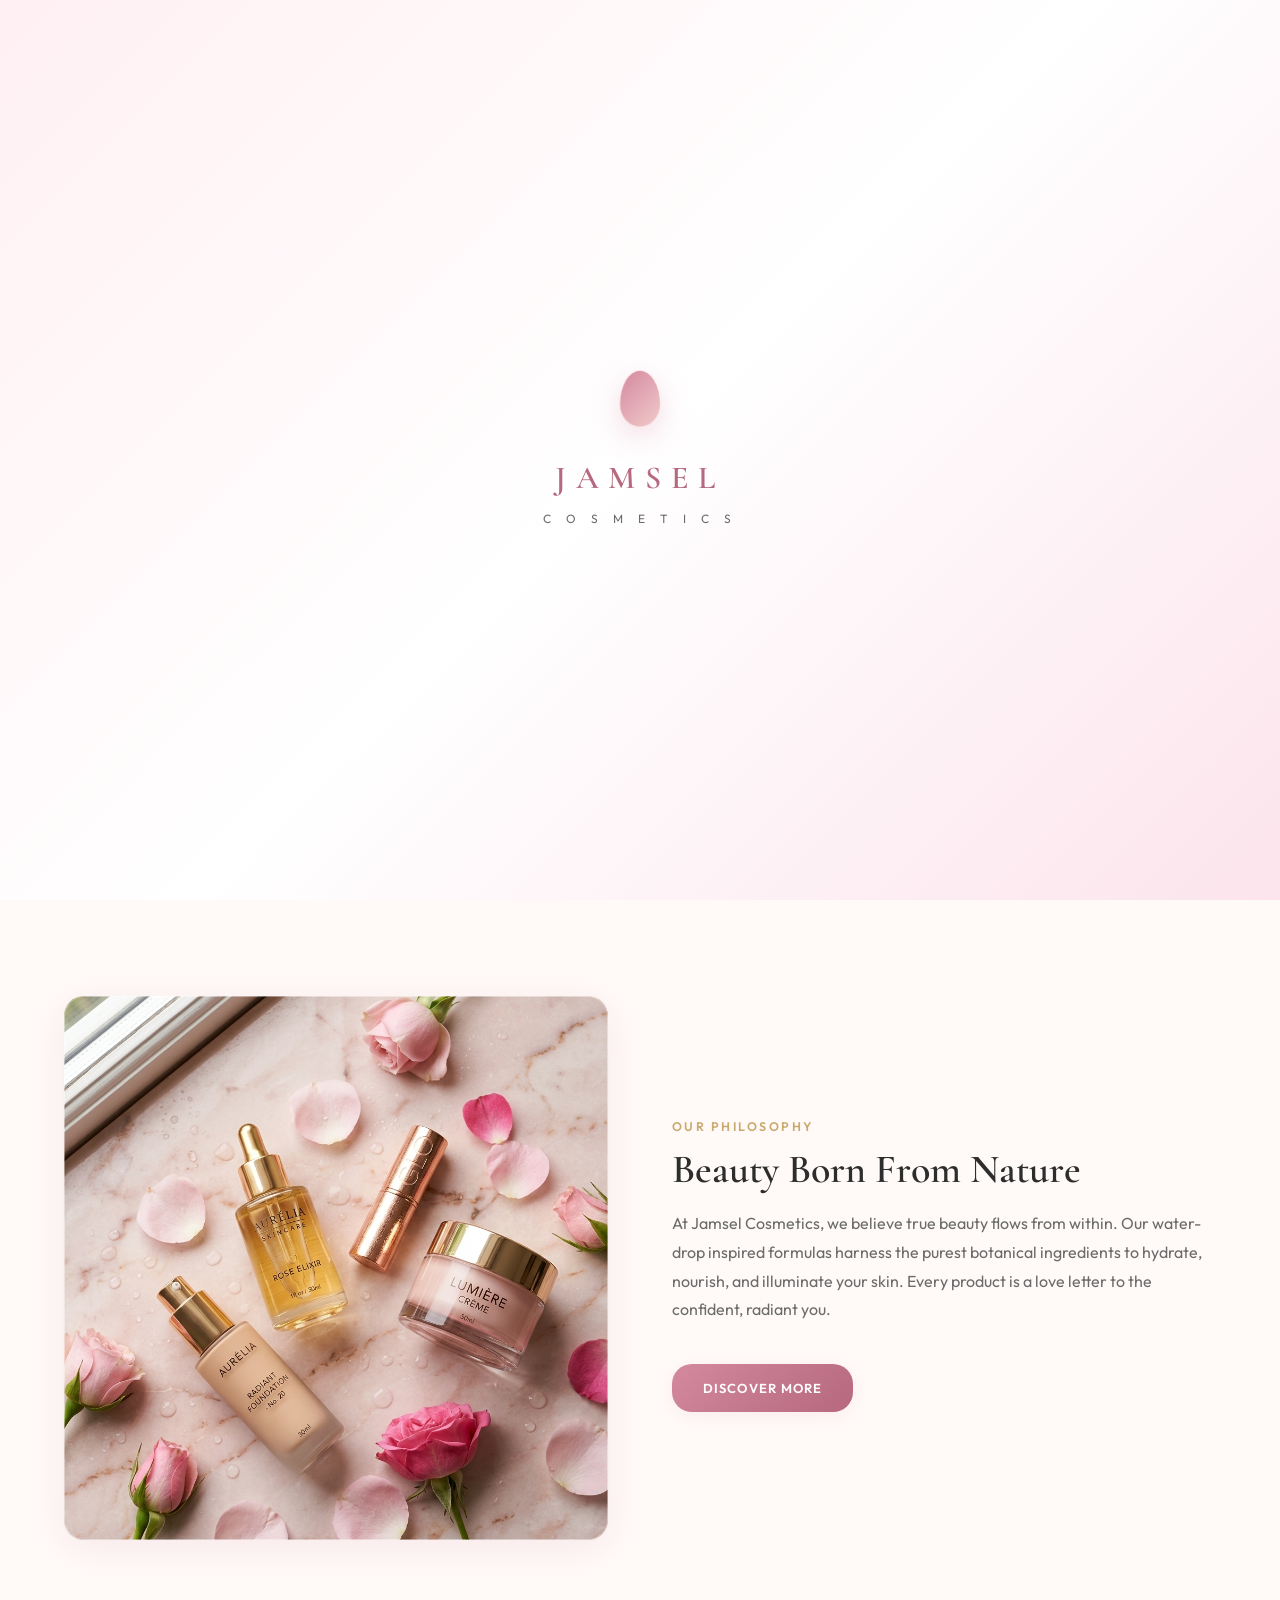
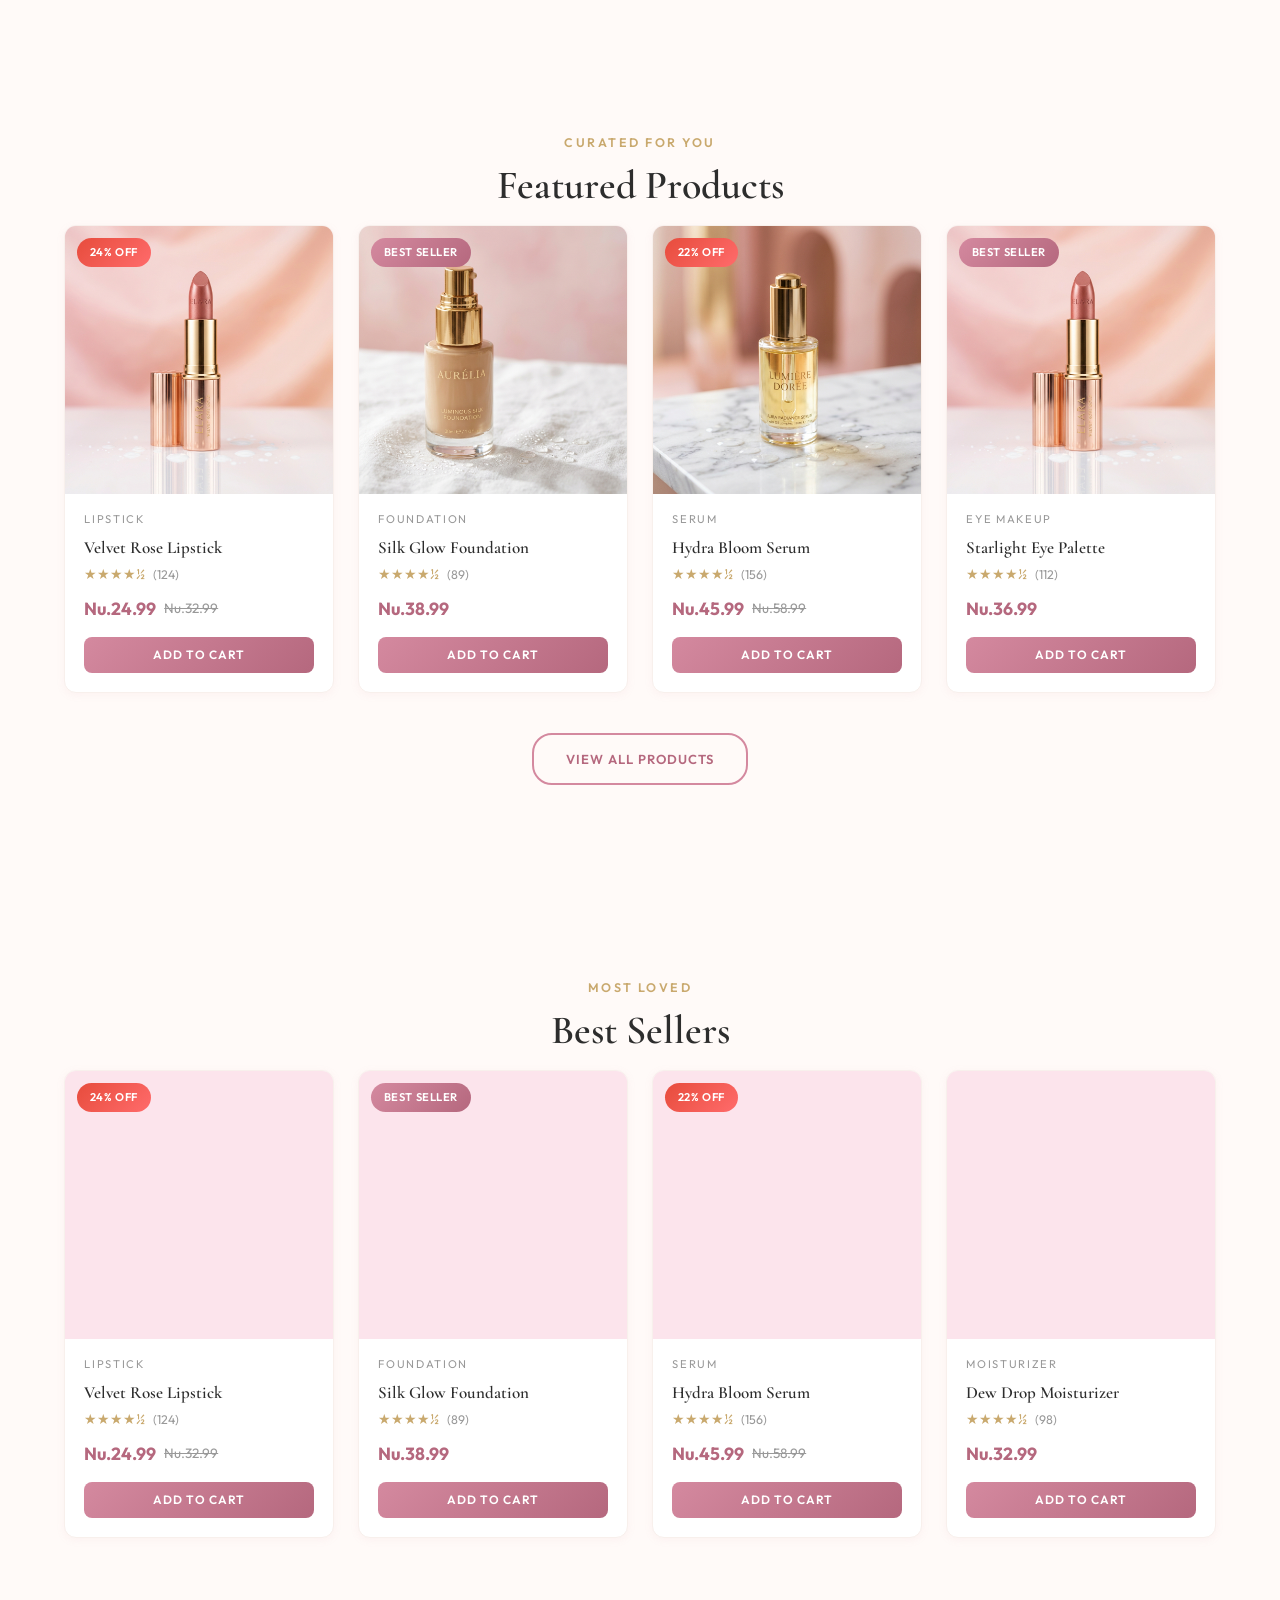
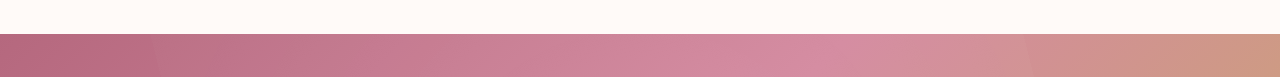
==== frontend/pages/account.html @ e15efc43 "Initial commit - Jamsel Cosmetics with AI recommendations" ====
<!DOCTYPE html>
<html lang="en">
<head>
    <meta charset="UTF-8">
    <meta name="viewport" content="width=device-width, initial-scale=1.0">
    <meta name="description" content="My Account — Jamsel Cosmetics">
    <title>My Account — Jamsel Cosmetics</title>
    <link rel="preconnect" href="https://fonts.googleapis.com">
    <link rel="preconnect" href="https://fonts.gstatic.com" crossorigin>
    <link href="https://fonts.googleapis.com/css2?family=Cormorant+Garamond:ital,wght@0,400;0,500;0,600;0,700;1,400;1,500&family=Outfit:wght@300;400;500;600;700&display=swap" rel="stylesheet">
    <link rel="stylesheet" href="../css/style.css">
    <link rel="icon" href="../images/Logo1.png">
</head>
<body>
    <!-- Header -->
    <header id="main-header">
        <nav class="navbar">
            <a href="../index.html" class="nav-logo"><span class="logo-icon">💧</span><span class="logo-text">JAMSEL</span><span class="logo-sub">COSMETICS</span></a>
            <ul class="nav-links" id="nav-links">
                <li><a href="../index.html" class="nav-link">Home</a></li>
                <li><a href="about.html" class="nav-link">About</a></li>
                <li><a href="products.html" class="nav-link">Products</a></li>
                <li><a href="gallery.html" class="nav-link">Gallery</a></li>
                <li><a href="faq.html" class="nav-link">FAQ</a></li>
                <li><a href="contact.html" class="nav-link">Contact</a></li>
            </ul>
            <div class="nav-actions">
                <button class="nav-icon-btn" id="search-toggle-btn" aria-label="Search"><svg width="20" height="20" viewBox="0 0 24 24" fill="none" stroke="currentColor" stroke-width="2"><circle cx="11" cy="11" r="8"/><path d="m21 21-4.35-4.35"/></svg></button>
                <a href="wishlist.html" class="nav-icon-btn" aria-label="Wishlist"><svg width="20" height="20" viewBox="0 0 24 24" fill="none" stroke="currentColor" stroke-width="2"><path d="M20.84 4.61a5.5 5.5 0 0 0-7.78 0L12 5.67l-1.06-1.06a5.5 5.5 0 0 0-7.78 7.78l1.06 1.06L12 21.23l7.78-7.78 1.06-1.06a5.5 5.5 0 0 0 0-7.78z"/></svg><span class="badge" id="wishlist-count">0</span></a>
                <a href="cart.html" class="nav-icon-btn" aria-label="Cart"><svg width="20" height="20" viewBox="0 0 24 24" fill="none" stroke="currentColor" stroke-width="2"><path d="M6 2L3 6v14a2 2 0 0 0 2 2h14a2 2 0 0 0 2-2V6l-3-4z"/><line x1="3" y1="6" x2="21" y2="6"/><path d="M16 10a4 4 0 0 1-8 0"/></svg><span class="badge" id="cart-count">0</span></a>
                <button class="nav-icon-btn" id="login-btn" aria-label="Login"><svg width="20" height="20" viewBox="0 0 24 24" fill="none" stroke="currentColor" stroke-width="2"><path d="M20 21v-2a4 4 0 0 0-4-4H8a4 4 0 0 0-4 4v2"/><circle cx="12" cy="7" r="4"/></svg></button>
                <button class="nav-icon-btn" id="logout-btn" style="display: none;" aria-label="Logout">
                    <svg width="20" height="20" viewBox="0 0 24 24" fill="none" stroke="currentColor" stroke-width="2">
                        <path d="M9 21H5a2 2 0 0 1-2-2V5a2 2 0 0 1 2-2h4"/>
                        <polyline points="16 17 21 12 16 7"/>
                        <line x1="21" y1="12" x2="9" y2="12"/>
                    </svg>
                </button>
                <button class="hamburger" id="hamburger-btn" aria-label="Menu"><span></span><span></span><span></span></button>
            </div>
        </nav>
        <div class="search-bar" id="search-bar"><div class="search-bar-inner"><svg width="20" height="20" viewBox="0 0 24 24" fill="none" stroke="currentColor" stroke-width="2"><circle cx="11" cy="11" r="8"/><path d="m21 21-4.35-4.35"/></svg><input type="text" id="search-input" placeholder="Search for products..."><button id="search-close-btn">&times;</button></div><div class="search-results" id="search-results"></div></div>
    </header>

    <main>
        <div class="page-hero">
            <h1>My Account</h1>
            <p>Manage your profile, wishlist, and payment methods</p>
        </div>

        <div class="container" style="max-width: 1200px; margin: 0 auto; padding: 2rem 1.5rem 4rem;">
            <div style="display: grid; grid-template-columns: 320px 1fr; gap: 2rem;">
                <!-- Profile Card -->
                <div style="background: white; border-radius: 20px; padding: 2rem 1.5rem; text-align: center; box-shadow: 0 4px 20px rgba(0,0,0,0.05); border: 1px solid #f0e6e9;">
                    <div style="width: 100px; height: 100px; background: linear-gradient(135deg, #D4899F, #B5687E); border-radius: 50%; display: flex; align-items: center; justify-content: center; margin: 0 auto 1rem;">
                        <svg width="50" height="50" viewBox="0 0 24 24" fill="none" stroke="white" stroke-width="1.5">
                            <path d="M20 21v-2a4 4 0 0 0-4-4H8a4 4 0 0 0-4 4v2"/>
                            <circle cx="12" cy="7" r="4"/>
                        </svg>
                    </div>
                    <h2 id="profile-name" style="font-size: 1.5rem; font-weight: 600; margin-bottom: 0.25rem;">Guest User</h2>
                    <p id="profile-email" style="color: #888; margin-bottom: 1.5rem;">Not logged in</p>
                    <div style="display: flex; justify-content: space-around; border-top: 1px solid #f0e6e9; border-bottom: 1px solid #f0e6e9; padding: 1rem 0;">
                        <div style="text-align: center;">
                            <div id="wishlist-stat-count" style="font-size: 1.5rem; font-weight: 700; color: #D4899F;">0</div>
                            <div style="font-size: 0.7rem; color: #888;">Wishlist</div>
                        </div>
                        <div style="text-align: center;">
                            <div id="cart-stat-count" style="font-size: 1.5rem; font-weight: 700; color: #D4899F;">0</div>
                            <div style="font-size: 0.7rem; color: #888;">Cart Items</div>
                        </div>
                    </div>
                </div>

                <!-- Right Column -->
                <div style="display: flex; flex-direction: column; gap: 2rem;">
                    
                    <!-- Wishlist Section -->
                    <div style="background: white; border-radius: 20px; padding: 1.5rem; box-shadow: 0 4px 20px rgba(0,0,0,0.05); border: 1px solid #f0e6e9;">
                        <div style="display: flex; justify-content: space-between; align-items: center; margin-bottom: 1.5rem; padding-bottom: 0.75rem; border-bottom: 2px solid #f0e6e9;">
                            <h2 style="font-size: 1.25rem; font-weight: 600;">❤️ My Wishlist</h2>
                            <a href="products.html" style="padding: 0.3rem 1rem; border: 1px solid #D4899F; border-radius: 30px; color: #D4899F; text-decoration: none; font-size: 0.8rem;">+ Add More</a>
                        </div>
                        <div id="account-wishlist-grid"></div>
                        <div id="account-wishlist-empty" style="text-align: center; padding: 2rem; color: #999; display: none;">
                            <p>Your wishlist is empty</p>
                            <a href="products.html" class="btn-primary" style="margin-top: 1rem; display: inline-block;">Browse Products</a>
                        </div>
                    </div>

                    <!-- Credit Card Section -->
                    <div style="background: white; border-radius: 20px; padding: 1.5rem; box-shadow: 0 4px 20px rgba(0,0,0,0.05); border: 1px solid #f0e6e9;">
                        <div style="display: flex; justify-content: space-between; align-items: center; margin-bottom: 1.5rem; padding-bottom: 0.75rem; border-bottom: 2px solid #f0e6e9;">
                            <h2 style="font-size: 1.25rem; font-weight: 600;">💳 Payment Methods</h2>
                        </div>
                        
                        <div id="credit-cards-list">
                            <p style="color: #999; text-align: center; padding: 1rem;">Loading...</p>
                        </div>
                        
                        <button class="btn-primary" id="add-card-btn" style="margin-top: 1rem; width: 100%;">+ Add Credit / Debit Card</button>
                    </div>
                </div>
            </div>
        </div>
    </main>

    <!-- Footer -->
    <footer id="main-footer">
        <div class="footer-content">
            <div class="footer-grid">
                <div class="footer-brand">
                    <div class="footer-logo"><span class="logo-icon">💧</span><span class="logo-text">JAMSEL</span></div>
                    <p>Enhancing natural beauty with hydration, confidence, and color.</p>
                </div>
                <div class="footer-links">
                    <h4>Quick Links</h4>
                    <ul>
                        <li><a href="../index.html">Home</a></li>
                        <li><a href="about.html">About</a></li>
                        <li><a href="products.html">Products</a></li>
                        <li><a href="contact.html">Contact</a></li>
                    </ul>
                </div>
                <div class="footer-links">
                    <h4>Support</h4>
                    <ul>
                        <li><a href="faq.html">FAQ</a></li>
                        <li><a href="contact.html">Help</a></li>
                        <li><a href="admin.html" target="_blank">Admin</a></li>
                    </ul>
                </div>
                <div class="footer-newsletter">
                    <h4>Newsletter</h4>
                    <p>Get beauty tips and offers.</p>
                    <form class="footer-newsletter-form" id="footer-newsletter-form">
                        <input type="email" placeholder="Your email" required>
                        <button type="submit" class="btn-primary btn-sm">Join</button>
                    </form>
                </div>
            </div>
            <div class="footer-bottom">
                <p>&copy; 2026 Jamsel Cosmetics. All rights reserved.</p>
            </div>
        </div>
    </footer>

    <button id="back-to-top" aria-label="Back to top"><svg width="20" height="20" viewBox="0 0 24 24" fill="none" stroke="currentColor" stroke-width="2.5"><polyline points="18 15 12 9 6 15"/></svg></button>

    <!-- Modals -->
    <div class="modal-overlay" id="quick-view-modal"><div class="modal-content"><button class="modal-close" id="modal-close">&times;</button><div id="quick-view-content"></div></div></div>
    
    <div class="modal-overlay" id="login-modal">
        <div class="modal-content login-modal-content">
            <button class="modal-close" id="login-modal-close">&times;</button>
            <div class="login-content">
                <h2>Welcome Back</h2>
                <p>Sign in to your Jamsel account</p>
                <form class="login-form" id="login-form">
                    <div class="form-group"><label for="login-email">Email</label><input type="email" id="login-email" placeholder="your@email.com"></div>
                    <div class="form-group"><label for="login-password">Password</label><input type="password" id="login-password" placeholder="••••••••"></div>
                    <button type="submit" class="btn-primary btn-full">Sign In</button>
                </form>
                <p class="login-note">Don't have an account? <a href="#" id="show-register-link" style="color:#D4899F;">Register here</a></p>
            </div>
        </div>
    </div>

    <!-- Credit Card Modal -->
    <div class="modal-overlay" id="card-modal">
        <div class="modal-content" style="max-width: 500px;">
            <button class="modal-close" id="card-modal-close">&times;</button>
            <div class="login-content">
                <h2>Add Payment Method</h2>
                <p>Enter your card details securely</p>
                <form id="card-form">
                    <div class="form-group">
                        <label for="card-name">Cardholder Name</label>
                        <input type="text" id="card-name" required placeholder="John Doe">
                    </div>
                    <div class="form-group">
                        <label for="card-number">Card Number</label>
                        <input type="text" id="card-number" required placeholder="1234 5678 9012 3456" maxlength="19">
                        <small id="card-brand-hint" style="display: none; color: #D4899F; font-size: 0.7rem;"></small>
                    </div>
                    <div style="display: grid; grid-template-columns: 1fr 1fr; gap: 1rem;">
                        <div class="form-group">
                            <label for="card-expiry">Expiry Date</label>
                            <input type="text" id="card-expiry" required placeholder="MM/YY" maxlength="5">
                        </div>
                        <div class="form-group">
                            <label for="card-cvv">CVV</label>
                            <input type="password" id="card-cvv" required placeholder="123" maxlength="4">
                        </div>
                    </div>
                    <div class="form-group">
                        <label style="display: flex; align-items: center; gap: 0.5rem; cursor: pointer;">
                            <input type="checkbox" id="card-default"> Set as default payment method
                        </label>
                    </div>
                    <button type="submit" class="btn-primary btn-full">Save Card</button>
                </form>
            </div>
        </div>
    </div>

    <div class="toast-container" id="toast-container"></div>

    <script src="../js/script.js"></script>
    <script>
        // ========== CREDIT CARD DISPLAY HELPERS ==========
        async function loadCreditCardsDisplay() {
            const container = document.getElementById('credit-cards-list');
            if (!container) return;
            
            const result = await apiCall('/api/cards', 'GET');
            
            if (result.ok && result.data && result.data.length > 0) {
                container.innerHTML = result.data.map(card => `
                    <div style="background: linear-gradient(135deg, #2d2d2d, #1a1a1a); border-radius: 16px; padding: 1rem; color: white; margin-bottom: 0.75rem;">
                        <div style="display: flex; justify-content: space-between; align-items: center;">
                            <div>
                                <span style="font-size: 0.7rem;">${card.card_brand || 'Card'}</span>
                                <div style="font-family: monospace; font-size: 1rem;">•••• ${card.card_last4}</div>
                                <div style="font-size: 0.7rem; opacity: 0.7;">Expires ${card.expiry_month}/${card.expiry_year}</div>
                            </div>
                            <div>
                                ${card.is_default ? '<span style="background: #D4899F; padding: 0.2rem 0.5rem; border-radius: 20px; font-size: 0.7rem;">Default</span>' : ''}
                                <button onclick="deleteCard(${card.id})" style="background: none; border: none; color: #ff6b6b; cursor: pointer; margin-left: 0.5rem; font-size: 1.2rem;">🗑️</button>
                            </div>
                        </div>
                    </div>
                `).join('');
            } else {
                container.innerHTML = '<p style="color: #999; text-align: center; padding: 1rem;">No saved payment methods</p>';
            }
        }

        async function deleteCard(cardId) {
            if (!confirm('Remove this payment method?')) return;
            const result = await apiCall(`/api/cards/${cardId}`, 'DELETE');
            if (result.ok) {
                showToast('Card removed', 'success');
                await loadCreditCardsDisplay();
            } else {
                showToast('Failed to remove card', 'error');
            }
        }

        // ========== CREDIT CARD VALIDATION & FORMATTING ==========
        function validateCardNumber(cardNumber) {
            const clean = cardNumber.replace(/\s/g, '');
            if (clean.length < 13 || clean.length > 19) return false;
            let sum = 0;
            let alternate = false;
            for (let i = clean.length - 1; i >= 0; i--) {
                let n = parseInt(clean.charAt(i));
                if (alternate) {
                    n *= 2;
                    if (n > 9) n = n - 9;
                }
                sum += n;
                alternate = !alternate;
            }
            return sum % 10 === 0;
        }

        function detectCardBrand(cardNumber) {
            const clean = cardNumber.replace(/\s/g, '');
            const firstDigit = clean.charAt(0);
            const firstTwo = clean.substring(0, 2);
            const firstFour = clean.substring(0, 4);
            if (firstDigit === '4') return 'Visa';
            if (firstTwo >= '51' && firstTwo <= '55') return 'Mastercard';
            if (firstTwo === '34' || firstTwo === '37') return 'American Express';
            if (firstFour === '6011' || firstTwo === '65') return 'Discover';
            return 'Card';
        }

        function formatCardNumber(value) {
            const clean = value.replace(/\s/g, '').replace(/\D/g, '');
            let formatted = '';
            for (let i = 0; i < clean.length; i++) {
                if (i > 0 && i % 4 === 0) formatted += ' ';
                formatted += clean[i];
            }
            return formatted;
        }

        function formatExpiry(value) {
            const clean = value.replace(/\D/g, '');
            if (clean.length >= 2) {
                return clean.slice(0, 2) + '/' + clean.slice(2, 4);
            }
            return clean;
        }

        // ========== SAVE CREDIT CARD ==========
        async function saveCreditCard(cardData) {
            const result = await apiCall('/api/cards', 'POST', cardData);
            if (result.ok) {
                showToast('Card saved successfully!', 'success');
                return true;
            } else {
                showToast(result.data.error || 'Failed to save card', 'error');
                return false;
            }
        }

        // ========== INITIALIZE CREDIT CARD MODAL ==========
        function initCreditCardModal() {
            const addCardBtn = document.getElementById('add-card-btn');
            const cardModal = document.getElementById('card-modal');
            const cardModalClose = document.getElementById('card-modal-close');
            
            if (!addCardBtn || !cardModal) {
                console.error('Credit card modal elements not found');
                return;
            }
            
            addCardBtn.onclick = () => {
                cardModal.classList.add('open');
            };
            
            cardModalClose.onclick = () => {
                cardModal.classList.remove('open');
            };
            
            cardModal.onclick = (e) => {
                if (e.target === cardModal) cardModal.classList.remove('open');
            };
            
            const cardForm = document.getElementById('card-form');
            if (cardForm) {
                cardForm.onsubmit = async (e) => {
                    e.preventDefault();
                    
                    const cardName = document.getElementById('card-name').value.trim();
                    const cardNumberRaw = document.getElementById('card-number').value;
                    const cardNumber = cardNumberRaw.replace(/\s/g, '');
                    const expiryRaw = document.getElementById('card-expiry').value;
                    const cvv = document.getElementById('card-cvv').value;
                    const isDefault = document.getElementById('card-default').checked;
                    
                    if (!cardName) {
                        showToast('Enter cardholder name', 'error');
                        return;
                    }
                    if (!validateCardNumber(cardNumber)) {
                        showToast('Invalid card number', 'error');
                        return;
                    }
                    const expiryParts = expiryRaw.split('/');
                    if (expiryParts.length !== 2) {
                        showToast('Invalid expiry date (MM/YY)', 'error');
                        return;
                    }
                    const month = parseInt(expiryParts[0]);
                    if (month < 1 || month > 12) {
                        showToast('Invalid month', 'error');
                        return;
                    }
                    if (cvv.length < 3) {
                        showToast('Invalid CVV', 'error');
                        return;
                    }
                    
                    const success = await saveCreditCard({
                        card_number: cardNumber,
                        card_holder_name: cardName,
                        expiry_month: expiryParts[0],
                        expiry_year: expiryParts[1],
                        is_default: isDefault
                    });
                    
                    if (success) {
                        cardModal.classList.remove('open');
                        cardForm.reset();
                        await loadCreditCardsDisplay();
                    }
                };
            }
            
            const cardNumberInput = document.getElementById('card-number');
            if (cardNumberInput) {
                cardNumberInput.oninput = (e) => {
                    const formatted = formatCardNumber(e.target.value);
                    e.target.value = formatted;
                    const clean = formatted.replace(/\s/g, '');
                    const brand = detectCardBrand(clean);
                    const hint = document.getElementById('card-brand-hint');
                    if (hint) {
                        if (clean.length > 3) {
                            hint.style.display = 'block';
                            hint.textContent = `${brand} detected`;
                        } else {
                            hint.style.display = 'none';
                        }
                    }
                };
            }
            
            const expiryInput = document.getElementById('card-expiry');
            if (expiryInput) {
                expiryInput.oninput = (e) => {
                    e.target.value = formatExpiry(e.target.value);
                };
            }
        }

        // ========== PAGE INITIALIZATION ==========
        document.addEventListener('DOMContentLoaded', async () => {
            // Check login
            const userResult = await apiCall('/api/user', 'GET');
            if (!userResult.ok) {
                window.location.href = '../index.html';
                return;
            }
            
            document.getElementById('profile-name').textContent = userResult.data.username;
            document.getElementById('profile-email').textContent = userResult.data.email;
            
            await loadWishlistFromBackend();
            await loadCartFromBackend();
            
            document.getElementById('wishlist-stat-count').textContent = wishlist.length;
            document.getElementById('cart-stat-count').textContent = cart.reduce((s, i) => s + i.qty, 0);
            
            // Display wishlist items
            const wishlistProducts = products.filter(p => wishlist.includes(p.id));
            const wishlistGrid = document.getElementById('account-wishlist-grid');
            const wishlistEmpty = document.getElementById('account-wishlist-empty');
            
            if (wishlistProducts.length === 0) {
                wishlistGrid.style.display = 'none';
                wishlistEmpty.style.display = 'block';
            } else {
                wishlistGrid.style.display = 'flex';
                wishlistEmpty.style.display = 'none';
                wishlistGrid.innerHTML = wishlistProducts.map(p => `
                    <div style="display: flex; align-items: center; gap: 1rem; padding: 0.75rem; border-bottom: 1px solid #f0e6e9;">
                        <img src="${imgPath}${p.image.replace('images/', '')}" style="width: 60px; height: 60px; object-fit: cover; border-radius: 10px;">
                        <div style="flex: 1;">
                            <h4 style="margin-bottom: 0.25rem;">${p.name}</h4>
                            <p style="color: #D4899F;">Nu.${p.price.toFixed(2)}</p>
                        </div>
                        <button class="btn-primary btn-sm" onclick="addToCart(${p.id}); removeFromWishlist(${p.id}); setTimeout(() => location.reload(), 500);">Move to Cart</button>
                        <button class="btn-outline btn-sm" onclick="removeFromWishlist(${p.id}); location.reload();">Remove</button>
                    </div>
                `).join('');
            }
            
            // Initialize credit card modal and load cards
            initCreditCardModal();
            await loadCreditCardsDisplay();
        });
    </script>
</body>
</html>
---- frontend/css/style.css ----
/* =====================================================
   JAMSEL COSMETICS — Premium Beauty eCommerce Styles
   ===================================================== */

/* ============ CSS VARIABLES / DESIGN TOKENS ============ */
:root {
    /* Colors */
    --clr-primary: #D4899F;
    --clr-primary-light: #F2CBCB;
    --clr-primary-dark: #B5687E;
    --clr-accent-gold: #C9A96E;
    --clr-accent-gold-light: #E8D5A8;
    --clr-nude: #F5DEB3;
    --clr-blush: #FFF0F3;
    --clr-rose: #FCE4EC;
    --clr-white: #FFFFFF;
    --clr-off-white: #FDF8F5;
    --clr-bg: #FFFAF8;
    --clr-text: #2D2D2D;
    --clr-text-light: #6B6B6B;
    --clr-text-muted: #999999;
    --clr-border: #F0E4DF;
    --clr-border-light: #F8F0EC;
    --clr-success: #6BCB77;
    --clr-danger: #E74C3C;

    /* Typography */
    --font-heading: 'Cormorant Garamond', Georgia, serif;
    --font-body: 'Outfit', -apple-system, BlinkMacSystemFont, sans-serif;

    /* Spacing */
    --spacing-xs: 0.5rem;
    --spacing-sm: 1rem;
    --spacing-md: 1.5rem;
    --spacing-lg: 2.5rem;
    --spacing-xl: 4rem;
    --spacing-2xl: 6rem;

    /* Border Radius */
    --radius-sm: 8px;
    --radius-md: 12px;
    --radius-lg: 20px;
    --radius-full: 50%;

    /* Shadows */
    --shadow-sm: 0 2px 8px rgba(212, 137, 159, 0.08);
    --shadow-md: 0 4px 20px rgba(212, 137, 159, 0.12);
    --shadow-lg: 0 8px 40px rgba(212, 137, 159, 0.16);
    --shadow-glow: 0 0 30px rgba(212, 137, 159, 0.2);
    --shadow-gold: 0 4px 20px rgba(201, 169, 110, 0.2);

    /* Transitions */
    --transition-fast: 0.2s ease;
    --transition-base: 0.3s ease;
    --transition-slow: 0.5s cubic-bezier(0.4, 0, 0.2, 1);

    /* Glassmorphism */
    --glass-bg: rgba(255, 255, 255, 0.7);
    --glass-border: rgba(255, 255, 255, 0.4);
    --glass-blur: blur(20px);
}

/* ============ RESET & BASE ============ */
*,
*::before,
*::after {
    margin: 0;
    padding: 0;
    box-sizing: border-box;
}

html {
    scroll-behavior: smooth;
    font-size: 16px;
}

body {
    font-family: var(--font-body);
    color: var(--clr-text);
    background-color: var(--clr-bg);
    line-height: 1.7;
    overflow-x: hidden;
    -webkit-font-smoothing: antialiased;
    -moz-osx-font-smoothing: grayscale;
}

img {
    max-width: 100%;
    height: auto;
    display: block;
}

a {
    text-decoration: none;
    color: inherit;
    transition: var(--transition-base);
}

button {
    border: none;
    background: none;
    cursor: pointer;
    font-family: var(--font-body);
    transition: var(--transition-base);
}

ul {
    list-style: none;
}

input, textarea, select {
    font-family: var(--font-body);
    font-size: 0.95rem;
    border: 1.5px solid var(--clr-border);
    border-radius: var(--radius-sm);
    padding: 0.8rem 1rem;
    background: var(--clr-white);
    color: var(--clr-text);
    width: 100%;
    transition: var(--transition-base);
    outline: none;
}

input:focus, textarea:focus, select:focus {
    border-color: var(--clr-primary);
    box-shadow: 0 0 0 3px rgba(212, 137, 159, 0.15);
}

/* ============ UTILITY CLASSES ============ */
.container {
    max-width: 1200px;
    margin: 0 auto;
    padding: 0 var(--spacing-md);
}

.center {
    text-align: center;
}

.center-btn {
    text-align: center;
    margin-top: var(--spacing-lg);
}

/* ============ LOADING SCREEN ============ */
#loading-screen {
    position: fixed;
    top: 0;
    left: 0;
    width: 100%;
    height: 100%;
    background: linear-gradient(135deg, var(--clr-blush), var(--clr-white), var(--clr-rose));
    display: flex;
    align-items: center;
    justify-content: center;
    z-index: 10000;
    transition: opacity 0.6s ease, visibility 0.6s ease;
}

#loading-screen.hidden {
    opacity: 0;
    visibility: hidden;
}

.loader-content {
    text-align: center;
}

.water-drop {
    width: 40px;
    height: 56px;
    background: linear-gradient(135deg, var(--clr-primary), var(--clr-primary-light));
    border-radius: 50% 50% 50% 50% / 60% 60% 40% 40%;
    margin: 0 auto var(--spacing-md);
    animation: dropBounce 1.2s ease-in-out infinite;
    box-shadow: 0 10px 30px rgba(212, 137, 159, 0.3);
}

@keyframes dropBounce {
    0%, 100% { transform: translateY(0) scale(1); }
    50% { transform: translateY(-15px) scale(1.05); }
}

.loader-brand {
    font-family: var(--font-heading);
    font-size: 2rem;
    font-weight: 600;
    letter-spacing: 0.3em;
    color: var(--clr-primary-dark);
}

.loader-tagline {
    font-size: 0.75rem;
    letter-spacing: 0.5em;
    color: var(--clr-text-light);
    margin-top: 4px;
}

/* ============ HEADER / NAVBAR ============ */
#main-header {
    position: fixed;
    top: 0;
    left: 0;
    width: 100%;
    z-index: 1000;
    transition: var(--transition-base);
}

#main-header.scrolled {
    background: var(--glass-bg);
    backdrop-filter: var(--glass-blur);
    -webkit-backdrop-filter: var(--glass-blur);
    border-bottom: 1px solid var(--glass-border);
    box-shadow: var(--shadow-sm);
}

.navbar {
    display: flex;
    align-items: center;
    justify-content: space-between;
    max-width: 1300px;
    margin: 0 auto;
    padding: 1rem 1.5rem;
}

.nav-logo {
    display: flex;
    align-items: center;
    gap: 0.5rem;
}

.logo-icon {
    font-size: 1.5rem;
}

.logo-text {
    font-family: var(--font-heading);
    font-size: 1.5rem;
    font-weight: 700;
    letter-spacing: 0.15em;
    color: var(--clr-primary-dark);
}

.logo-sub {
    font-size: 0.55rem;
    letter-spacing: 0.3em;
    color: var(--clr-text-light);
    align-self: flex-end;
    margin-bottom: 2px;
}

.nav-links {
    display: flex;
    gap: 2rem;
}

.nav-link {
    font-size: 0.85rem;
    font-weight: 500;
    letter-spacing: 0.05em;
    text-transform: uppercase;
    color: var(--clr-text);
    position: relative;
    padding: 0.3rem 0;
}

.nav-link::after {
    content: '';
    position: absolute;
    bottom: 0;
    left: 0;
    width: 0;
    height: 2px;
    background: linear-gradient(90deg, var(--clr-primary), var(--clr-accent-gold));
    transition: var(--transition-base);
    border-radius: 2px;
}

.nav-link:hover::after,
.nav-link.active::after {
    width: 100%;
}

.nav-link:hover {
    color: var(--clr-primary-dark);
}

.nav-link.active {
    color: var(--clr-primary-dark);
}

.nav-actions {
    display: flex;
    align-items: center;
    gap: 0.5rem;
}

.nav-icon-btn {
    position: relative;
    width: 40px;
    height: 40px;
    display: flex;
    align-items: center;
    justify-content: center;
    border-radius: var(--radius-full);
    color: var(--clr-text);
    transition: var(--transition-base);
}

.nav-icon-btn:hover {
    background: var(--clr-rose);
    color: var(--clr-primary-dark);
}

.badge {
    position: absolute;
    top: 2px;
    right: 2px;
    background: var(--clr-primary);
    color: white;
    font-size: 0.6rem;
    font-weight: 600;
    width: 16px;
    height: 16px;
    border-radius: var(--radius-full);
    display: flex;
    align-items: center;
    justify-content: center;
    opacity: 0;
    transform: scale(0);
    transition: var(--transition-base);
}

.badge.show {
    opacity: 1;
    transform: scale(1);
}

/* Hamburger */
.hamburger {
    display: none;
    flex-direction: column;
    gap: 5px;
    width: 28px;
    height: 20px;
    justify-content: center;
}

.hamburger span {
    display: block;
    width: 100%;
    height: 2px;
    background: var(--clr-text);
    border-radius: 2px;
    transition: var(--transition-base);
}

.hamburger.active span:nth-child(1) {
    transform: rotate(45deg) translate(5px, 5px);
}

.hamburger.active span:nth-child(2) {
    opacity: 0;
}

.hamburger.active span:nth-child(3) {
    transform: rotate(-45deg) translate(5px, -5px);
}

/* Search Bar */
.search-bar {
    position: absolute;
    top: 100%;
    left: 0;
    width: 100%;
    background: var(--clr-white);
    border-bottom: 1px solid var(--clr-border);
    box-shadow: var(--shadow-md);
    padding: 1rem 1.5rem;
    transform: translateY(-100%);
    opacity: 0;
    visibility: hidden;
    transition: var(--transition-base);
}

.search-bar.open {
    transform: translateY(0);
    opacity: 1;
    visibility: visible;
}

.search-bar-inner {
    display: flex;
    align-items: center;
    gap: 1rem;
    max-width: 600px;
    margin: 0 auto;
    background: var(--clr-off-white);
    border-radius: var(--radius-lg);
    padding: 0.5rem 1rem;
    border: 1px solid var(--clr-border-light);
}

.search-bar-inner input {
    border: none;
    background: transparent;
    padding: 0.5rem;
    flex: 1;
}

.search-bar-inner input:focus {
    box-shadow: none;
}

#search-close-btn {
    font-size: 1.5rem;
    color: var(--clr-text-light);
}

#search-close-btn:hover {
    color: var(--clr-danger);
}

.search-results {
    max-width: 600px;
    margin: 0.5rem auto 0;
    max-height: 300px;
    overflow-y: auto;
}

.search-result-item {
    display: flex;
    align-items: center;
    gap: 1rem;
    padding: 0.75rem;
    border-radius: var(--radius-sm);
    cursor: pointer;
    transition: var(--transition-fast);
}

.search-result-item:hover {
    background: var(--clr-rose);
}

.search-result-item img {
    width: 50px;
    height: 50px;
    object-fit: cover;
    border-radius: var(--radius-sm);
}

.search-result-item .sr-info h4 {
    font-size: 0.9rem;
    font-weight: 500;
}

.search-result-item .sr-info p {
    font-size: 0.8rem;
    color: var(--clr-accent-gold);
    font-weight: 600;
}

/* ============ BUTTONS ============ */
.btn-primary {
    display: inline-block;
    padding: 0.85rem 2.2rem;
    background: linear-gradient(135deg, var(--clr-primary), var(--clr-primary-dark));
    color: var(--clr-white);
    border: none;
    border-radius: var(--radius-lg);
    font-size: 0.85rem;
    font-weight: 600;
    letter-spacing: 0.08em;
    text-transform: uppercase;
    cursor: pointer;
    transition: var(--transition-base);
    box-shadow: var(--shadow-md);
    position: relative;
    overflow: hidden;
}

.btn-primary::before {
    content: '';
    position: absolute;
    top: 0;
    left: -100%;
    width: 100%;
    height: 100%;
    background: linear-gradient(90deg, transparent, rgba(255,255,255,0.2), transparent);
    transition: var(--transition-slow);
}

.btn-primary:hover::before {
    left: 100%;
}

.btn-primary:hover {
    transform: translateY(-2px);
    box-shadow: var(--shadow-lg);
}

.btn-primary.btn-gold {
    background: linear-gradient(135deg, var(--clr-accent-gold), #B8903E);
    box-shadow: var(--shadow-gold);
}

.btn-primary.btn-sm {
    padding: 0.6rem 1.5rem;
    font-size: 0.78rem;
}

.btn-primary.btn-full {
    width: 100%;
    text-align: center;
}

.btn-outline {
    display: inline-block;
    padding: 0.85rem 2.2rem;
    background: transparent;
    color: var(--clr-primary-dark);
    border: 2px solid var(--clr-primary);
    border-radius: var(--radius-lg);
    font-size: 0.85rem;
    font-weight: 600;
    letter-spacing: 0.08em;
    text-transform: uppercase;
    cursor: pointer;
    transition: var(--transition-base);
}

.btn-outline:hover {
    background: var(--clr-primary);
    color: var(--clr-white);
    transform: translateY(-2px);
    box-shadow: var(--shadow-md);
}

.btn-outline.btn-full {
    width: 100%;
    text-align: center;
}

/* ============ SECTION LABELS ============ */
.section-label {
    font-size: 0.78rem;
    font-weight: 600;
    letter-spacing: 0.2em;
    text-transform: uppercase;
    color: var(--clr-accent-gold);
    margin-bottom: 0.5rem;
}

.section-title {
    font-family: var(--font-heading);
    font-size: 2.5rem;
    font-weight: 600;
    color: var(--clr-text);
    margin-bottom: var(--spacing-sm);
    line-height: 1.2;
}

.section-desc {
    font-size: 1rem;
    color: var(--clr-text-light);
    max-width: 560px;
    line-height: 1.8;
}

.center .section-desc,
.section-desc.center {
    margin: 0 auto;
}

.section-block {
    padding: var(--spacing-2xl) 0;
}

/* ============ PAGE SECTIONS (SPA) ============ */
.page-section {
    display: none;
    animation: fadeIn 0.5s ease;
}

.page-section.active {
    display: block;
}

@keyframes fadeIn {
    from { opacity: 0; transform: translateY(10px); }
    to { opacity: 1; transform: translateY(0); }
}

/* ============ HERO ============ */
.hero {
    position: relative;
    height: 100vh;
    min-height: 600px;
    display: flex;
    align-items: center;
    justify-content: center;
    overflow: hidden;
}

.hero-bg {
    position: absolute;
    inset: 0;
    z-index: 0;
}

.hero-bg img {
    width: 100%;
    height: 100%;
    object-fit: cover;
    object-position: center top;
}

.hero-overlay {
    position: absolute;
    inset: 0;
    background: linear-gradient(
        135deg,
        rgba(255, 240, 243, 0.85) 0%,
        rgba(255, 250, 248, 0.7) 40%,
        rgba(252, 228, 236, 0.5) 100%
    );
    z-index: 1;
}

.hero-content {
    position: relative;
    z-index: 2;
    text-align: center;
    padding: 0 var(--spacing-md);
    max-width: 750px;
}

.hero-pre {
    font-size: 0.8rem;
    letter-spacing: 0.35em;
    color: var(--clr-accent-gold);
    font-weight: 500;
    margin-bottom: var(--spacing-sm);
}

.hero-title {
    font-family: var(--font-heading);
    font-size: 4.5rem;
    font-weight: 700;
    line-height: 1.1;
    color: var(--clr-text);
    margin-bottom: var(--spacing-md);
}

.hero-accent {
    background: linear-gradient(135deg, var(--clr-primary), var(--clr-accent-gold));
    -webkit-background-clip: text;
    -webkit-text-fill-color: transparent;
    background-clip: text;
}

.hero-desc {
    font-size: 1.1rem;
    color: var(--clr-text-light);
    line-height: 1.8;
    margin-bottom: var(--spacing-lg);
}

.hero-buttons {
    display: flex;
    gap: 1rem;
    justify-content: center;
    flex-wrap: wrap;
}

.hero-scroll-indicator {
    position: absolute;
    bottom: 2rem;
    left: 50%;
    transform: translateX(-50%);
    z-index: 2;
    display: flex;
    flex-direction: column;
    align-items: center;
    gap: 0.5rem;
}

.hero-scroll-indicator span {
    font-size: 0.7rem;
    letter-spacing: 0.2em;
    text-transform: uppercase;
    color: var(--clr-text-muted);
}

.scroll-line {
    width: 1px;
    height: 40px;
    background: var(--clr-primary-light);
    position: relative;
    overflow: hidden;
}

.scroll-line::after {
    content: '';
    position: absolute;
    top: -100%;
    left: 0;
    width: 100%;
    height: 100%;
    background: var(--clr-primary);
    animation: scrollDown 2s ease-in-out infinite;
}

@keyframes scrollDown {
    0% { top: -100%; }
    100% { top: 100%; }
}

/* Fade up animation */
.animate-fade-up {
    opacity: 0;
    transform: translateY(30px);
    animation: fadeUp 0.8s ease forwards;
}

.delay-1 { animation-delay: 0.2s; }
.delay-2 { animation-delay: 0.4s; }
.delay-3 { animation-delay: 0.6s; }

@keyframes fadeUp {
    to { opacity: 1; transform: translateY(0); }
}

/* ============ BRAND PREVIEW ============ */
.brand-preview-grid {
    display: grid;
    grid-template-columns: 1fr 1fr;
    gap: var(--spacing-xl);
    align-items: center;
}

.brand-preview-img {
    border-radius: var(--radius-lg);
    overflow: hidden;
    box-shadow: var(--shadow-lg);
    position: relative;
}

.brand-preview-img::after {
    content: '';
    position: absolute;
    inset: 0;
    border-radius: var(--radius-lg);
    border: 1px solid rgba(255,255,255,0.4);
    pointer-events: none;
}

.brand-preview-img img {
    width: 100%;
    height: 100%;
    object-fit: cover;
    transition: var(--transition-slow);
}

.brand-preview-img:hover img {
    transform: scale(1.03);
}

.brand-preview-text .section-desc {
    margin-bottom: var(--spacing-lg);
}

/* ============ PRODUCT CARDS ============ */
.products-grid {
    display: grid;
    grid-template-columns: repeat(4, 1fr);
    gap: var(--spacing-md);
}

.products-grid.full-grid {
    grid-template-columns: repeat(4, 1fr);
}

.product-card {
    background: var(--clr-white);
    border-radius: var(--radius-md);
    overflow: hidden;
    box-shadow: var(--shadow-sm);
    border: 1px solid var(--clr-border-light);
    transition: var(--transition-base);
    position: relative;
}

.product-card:hover {
    transform: translateY(-6px);
    box-shadow: var(--shadow-lg);
    border-color: var(--clr-primary-light);
}

.product-card-image {
    position: relative;
    aspect-ratio: 1;
    overflow: hidden;
    background: linear-gradient(135deg, var(--clr-blush), var(--clr-rose));
}

.product-card-image img {
    width: 100%;
    height: 100%;
    object-fit: cover;
    transition: var(--transition-slow);
}

.product-card:hover .product-card-image img {
    transform: scale(1.08);
}

.product-card-actions {
    position: absolute;
    right: 0.75rem;
    top: 0.75rem;
    display: flex;
    flex-direction: column;
    gap: 0.5rem;
    opacity: 0;
    transform: translateX(10px);
    transition: var(--transition-base);
}

.product-card:hover .product-card-actions {
    opacity: 1;
    transform: translateX(0);
}

.product-action-btn {
    width: 36px;
    height: 36px;
    display: flex;
    align-items: center;
    justify-content: center;
    background: var(--glass-bg);
    backdrop-filter: blur(10px);
    border-radius: var(--radius-full);
    color: var(--clr-text);
    box-shadow: var(--shadow-sm);
    border: 1px solid var(--glass-border);
    font-size: 0.9rem;
}

.product-action-btn:hover {
    background: var(--clr-primary);
    color: white;
}

.product-action-btn.wishlisted {
    background: var(--clr-primary);
    color: white;
}

.product-badge {
    position: absolute;
    top: 0.75rem;
    left: 0.75rem;
    padding: 0.3rem 0.8rem;
    border-radius: var(--radius-lg);
    font-size: 0.7rem;
    font-weight: 600;
    letter-spacing: 0.05em;
    text-transform: uppercase;
    z-index: 2;
}

.product-badge.sale {
    background: linear-gradient(135deg, var(--clr-danger), #ff6b6b);
    color: white;
}

.product-badge.new {
    background: linear-gradient(135deg, var(--clr-accent-gold), #B8903E);
    color: white;
}

.product-badge.bestseller {
    background: linear-gradient(135deg, var(--clr-primary), var(--clr-primary-dark));
    color: white;
}

.product-card-info {
    padding: 1rem 1.2rem 1.2rem;
}

.product-card-category {
    font-size: 0.7rem;
    letter-spacing: 0.15em;
    text-transform: uppercase;
    color: var(--clr-text-muted);
    margin-bottom: 0.3rem;
}

.product-card-name {
    font-family: var(--font-heading);
    font-size: 1.15rem;
    font-weight: 600;
    color: var(--clr-text);
    margin-bottom: 0.4rem;
    cursor: pointer;
    transition: var(--transition-fast);
}

.product-card-name:hover {
    color: var(--clr-primary-dark);
}

.product-card-rating {
    font-size: 0.85rem;
    color: var(--clr-accent-gold);
    margin-bottom: 0.5rem;
}

.product-card-rating span {
    color: var(--clr-text-muted);
    font-size: 0.78rem;
    margin-left: 0.3rem;
}

.product-card-price {
    display: flex;
    align-items: center;
    gap: 0.5rem;
    margin-bottom: 0.8rem;
}

.product-card-price .current-price {
    font-size: 1.1rem;
    font-weight: 700;
    color: var(--clr-primary-dark);
}

.product-card-price .old-price {
    font-size: 0.85rem;
    color: var(--clr-text-muted);
    text-decoration: line-through;
}

.product-card-btn {
    width: 100%;
    padding: 0.7rem;
    background: linear-gradient(135deg, var(--clr-primary), var(--clr-primary-dark));
    color: white;
    border-radius: var(--radius-sm);
    font-size: 0.78rem;
    font-weight: 600;
    letter-spacing: 0.08em;
    text-transform: uppercase;
    position: relative;
    overflow: hidden;
}

.product-card-btn::before {
    content: '';
    position: absolute;
    top: 0;
    left: -100%;
    width: 100%;
    height: 100%;
    background: linear-gradient(90deg, transparent, rgba(255,255,255,0.2), transparent);
    transition: var(--transition-slow);
}

.product-card-btn:hover::before {
    left: 100%;
}

.product-card-btn:hover {
    box-shadow: var(--shadow-md);
}

/* ============ PRODUCTS TOOLBAR ============ */
.products-toolbar {
    margin-bottom: var(--spacing-lg);
}

.category-filters {
    display: flex;
    gap: 0.5rem;
    flex-wrap: wrap;
    justify-content: center;
}

.filter-btn {
    padding: 0.6rem 1.3rem;
    border: 1.5px solid var(--clr-border);
    border-radius: var(--radius-lg);
    font-size: 0.8rem;
    font-weight: 500;
    color: var(--clr-text-light);
    background: var(--clr-white);
    cursor: pointer;
    transition: var(--transition-base);
}

.filter-btn:hover {
    border-color: var(--clr-primary);
    color: var(--clr-primary-dark);
}

.filter-btn.active {
    background: linear-gradient(135deg, var(--clr-primary), var(--clr-primary-dark));
    color: white;
    border-color: var(--clr-primary);
}

/* ============ PRODUCT DETAIL ============ */
.back-btn {
    display: inline-flex;
    align-items: center;
    gap: 0.5rem;
    padding: 0.6rem 1.2rem;
    border: 1.5px solid var(--clr-border);
    border-radius: var(--radius-lg);
    color: var(--clr-text-light);
    font-size: 0.85rem;
    margin: var(--spacing-xl) 0 var(--spacing-lg);
    background: var(--clr-white);
}

.back-btn:hover {
    border-color: var(--clr-primary);
    color: var(--clr-primary-dark);
}

.product-detail {
    display: grid;
    grid-template-columns: 1fr 1fr;
    gap: var(--spacing-xl);
    margin-bottom: var(--spacing-xl);
}

.pd-image {
    border-radius: var(--radius-lg);
    overflow: hidden;
    background: linear-gradient(135deg, var(--clr-blush), var(--clr-rose));
    box-shadow: var(--shadow-md);
}

.pd-image img {
    width: 100%;
    height: 100%;
    object-fit: cover;
}

.pd-info h1 {
    font-family: var(--font-heading);
    font-size: 2.5rem;
    font-weight: 600;
    margin-bottom: 0.5rem;
}

.pd-category {
    font-size: 0.78rem;
    letter-spacing: 0.15em;
    text-transform: uppercase;
    color: var(--clr-accent-gold);
    font-weight: 600;
    margin-bottom: var(--spacing-sm);
}

.pd-rating {
    color: var(--clr-accent-gold);
    font-size: 1rem;
    margin-bottom: var(--spacing-sm);
}

.pd-rating span {
    color: var(--clr-text-muted);
    font-size: 0.85rem;
    margin-left: 0.5rem;
}

.pd-price {
    display: flex;
    align-items: center;
    gap: 0.75rem;
    margin-bottom: var(--spacing-md);
}

.pd-price .current {
    font-size: 2rem;
    font-weight: 700;
    color: var(--clr-primary-dark);
}

.pd-price .original {
    font-size: 1.2rem;
    color: var(--clr-text-muted);
    text-decoration: line-through;
}

.pd-desc {
    color: var(--clr-text-light);
    margin-bottom: var(--spacing-md);
    line-height: 1.8;
}

.pd-section-title {
    font-family: var(--font-heading);
    font-size: 1.3rem;
    font-weight: 600;
    margin-bottom: 0.5rem;
    margin-top: var(--spacing-md);
}

.pd-ingredients {
    color: var(--clr-text-light);
    font-size: 0.9rem;
    margin-bottom: var(--spacing-md);
}

.pd-shades {
    display: flex;
    gap: 0.5rem;
    margin-bottom: var(--spacing-md);
}

.shade-swatch {
    width: 32px;
    height: 32px;
    border-radius: var(--radius-full);
    border: 3px solid var(--clr-white);
    box-shadow: 0 0 0 1px var(--clr-border);
    cursor: pointer;
    transition: var(--transition-fast);
}

.shade-swatch:hover,
.shade-swatch.selected {
    box-shadow: 0 0 0 2px var(--clr-primary);
    transform: scale(1.15);
}

.pd-quantity {
    display: flex;
    align-items: center;
    gap: 1rem;
    margin-bottom: var(--spacing-md);
}

.qty-control {
    display: flex;
    align-items: center;
    border: 1.5px solid var(--clr-border);
    border-radius: var(--radius-sm);
    overflow: hidden;
}

.qty-btn {
    width: 40px;
    height: 40px;
    display: flex;
    align-items: center;
    justify-content: center;
    font-size: 1.2rem;
    color: var(--clr-text);
    background: var(--clr-off-white);
}

.qty-btn:hover {
    background: var(--clr-rose);
    color: var(--clr-primary-dark);
}

.qty-value {
    width: 50px;
    text-align: center;
    font-weight: 600;
    font-size: 1rem;
    border: none;
    padding: 0.5rem;
}

.pd-actions {
    display: flex;
    gap: 1rem;
    flex-wrap: wrap;
}

.pd-actions .btn-primary,
.pd-actions .btn-outline {
    flex: 1;
    min-width: 150px;
    text-align: center;
}

/* Product Reviews */
.product-reviews-section {
    margin-bottom: var(--spacing-xl);
}

.product-reviews-section h3 {
    font-family: var(--font-heading);
    font-size: 1.8rem;
    font-weight: 600;
    margin-bottom: var(--spacing-md);
}

.review-card {
    background: var(--clr-white);
    border: 1px solid var(--clr-border-light);
    border-radius: var(--radius-md);
    padding: 1.5rem;
    margin-bottom: 1rem;
}

.review-header {
    display: flex;
    justify-content: space-between;
    align-items: center;
    margin-bottom: 0.5rem;
}

.review-author {
    font-weight: 600;
    font-size: 0.95rem;
}

.review-stars {
    color: var(--clr-accent-gold);
}

.review-text {
    color: var(--clr-text-light);
    font-size: 0.92rem;
}

.review-date {
    font-size: 0.78rem;
    color: var(--clr-text-muted);
    margin-top: 0.5rem;
}

/* ============ CART ============ */
.cart-layout {
    display: grid;
    grid-template-columns: 1fr 380px;
    gap: var(--spacing-lg);
    align-items: flex-start;
}

.cart-item {
    display: flex;
    gap: 1rem;
    padding: 1.2rem;
    background: var(--clr-white);
    border-radius: var(--radius-md);
    border: 1px solid var(--clr-border-light);
    margin-bottom: 1rem;
    transition: var(--transition-base);
}

.cart-item:hover {
    box-shadow: var(--shadow-sm);
}

.cart-item-img {
    width: 100px;
    height: 100px;
    border-radius: var(--radius-sm);
    overflow: hidden;
    flex-shrink: 0;
    background: var(--clr-rose);
}

.cart-item-img img {
    width: 100%;
    height: 100%;
    object-fit: cover;
}

.cart-item-details {
    flex: 1;
}

.cart-item-name {
    font-family: var(--font-heading);
    font-size: 1.1rem;
    font-weight: 600;
    margin-bottom: 0.3rem;
}

.cart-item-price {
    color: var(--clr-primary-dark);
    font-weight: 600;
    margin-bottom: 0.5rem;
}

.cart-item-qty {
    display: flex;
    align-items: center;
    gap: 0.5rem;
}

.cart-item-remove {
    color: var(--clr-text-muted);
    font-size: 0.8rem;
    margin-left:auto;
    align-self: flex-start;
    padding: 0.3rem 0.6rem;
    border-radius: var(--radius-sm);
}

.cart-item-remove:hover {
    color: var(--clr-danger);
    background: #FFF0F0;
}

.cart-summary {
    background: var(--clr-white);
    border: 1px solid var(--clr-border-light);
    border-radius: var(--radius-md);
    padding: 1.5rem;
    position: sticky;
    top: 100px;
}

.cart-summary h3 {
    font-family: var(--font-heading);
    font-size: 1.4rem;
    font-weight: 600;
    margin-bottom: var(--spacing-md);
}

.summary-row {
    display: flex;
    justify-content: space-between;
    padding: 0.5rem 0;
    font-size: 0.95rem;
    color: var(--clr-text-light);
}

.summary-row.total {
    font-weight: 700;
    font-size: 1.15rem;
    color: var(--clr-text);
}

.summary-divider {
    height: 1px;
    background: var(--clr-border);
    margin: 0.75rem 0;
}

.cart-summary .btn-primary {
    margin-top: var(--spacing-sm);
}

.cart-summary .btn-outline {
    margin-top: 0.5rem;
}

/* ============ CHECKOUT ============ */
.checkout-grid {
    display: grid;
    grid-template-columns: 1fr 400px;
    gap: var(--spacing-xl);
    align-items: flex-start;
}

.checkout-details h3 {
    font-family: var(--font-heading);
    font-size: 1.4rem;
    font-weight: 600;
    margin-bottom: var(--spacing-md);
    margin-top: var(--spacing-lg);
}

.checkout-details h3:first-child {
    margin-top: 0;
}

.form-group {
    margin-bottom: var(--spacing-sm);
}

.form-group label {
    display: block;
    font-size: 0.85rem;
    font-weight: 500;
    color: var(--clr-text);
    margin-bottom: 0.4rem;
}

.form-row {
    display: grid;
    grid-template-columns: 1fr 1fr;
    gap: 1rem;
}

.payment-options {
    display: flex;
    flex-direction: column;
    gap: 0.75rem;
}

.payment-option {
    display: block;
    cursor: pointer;
}

.payment-option input[type="radio"] {
    display: none;
}

.payment-label {
    display: flex;
    align-items: center;
    gap: 1rem;
    padding: 1rem 1.2rem;
    border: 1.5px solid var(--clr-border);
    border-radius: var(--radius-sm);
    font-weight: 500;
    transition: var(--transition-base);
}

.payment-option input[type="radio"]:checked + .payment-label {
    border-color: var(--clr-primary);
    background: var(--clr-blush);
    box-shadow: 0 0 0 3px rgba(212, 137, 159, 0.1);
}

.payment-icon {
    font-size: 1.3rem;
}

.checkout-summary {
    background: var(--clr-white);
    border: 1px solid var(--clr-border-light);
    border-radius: var(--radius-md);
    padding: 1.5rem;
    position: sticky;
    top: 100px;
}

.checkout-summary h3 {
    font-family: var(--font-heading);
    font-size: 1.4rem;
    font-weight: 600;
    margin-bottom: var(--spacing-md);
}

.checkout-item {
    display: flex;
    justify-content: space-between;
    align-items: center;
    padding: 0.5rem 0;
    font-size: 0.9rem;
}

.checkout-item .ci-name {
    color: var(--clr-text);
    font-weight: 500;
}

.checkout-item .ci-qty {
    color: var(--clr-text-muted);
    font-size: 0.8rem;
}

.checkout-item .ci-price {
    color: var(--clr-primary-dark);
    font-weight: 600;
}

/* ============ DISCOUNT BANNER ============ */
.discount-banner {
    background: linear-gradient(135deg, var(--clr-primary-dark), var(--clr-primary), var(--clr-accent-gold));
    padding: var(--spacing-2xl) 0;
    text-align: center;
    position: relative;
    overflow: hidden;
}

.discount-banner::before {
    content: '';
    position: absolute;
    top: -50%;
    left: -50%;
    width: 200%;
    height: 200%;
    background: radial-gradient(circle, rgba(255,255,255,0.05) 0%, transparent 60%);
    animation: shimmer 6s linear infinite;
}

@keyframes shimmer {
    0% { transform: rotate(0deg); }
    100% { transform: rotate(360deg); }
}

.discount-inner {
    position: relative;
    z-index: 1;
}

.discount-pre {
    font-size: 0.78rem;
    letter-spacing: 0.3em;
    color: rgba(255,255,255,0.8);
    margin-bottom: 0.5rem;
}

.discount-title {
    font-family: var(--font-heading);
    font-size: 3rem;
    font-weight: 700;
    color: white;
    margin-bottom: 0.75rem;
}

.discount-desc {
    color: rgba(255,255,255,0.9);
    margin-bottom: var(--spacing-md);
    font-size: 1.05rem;
}

/* ============ BUNDLE CARDS ============ */
.bundles-grid {
    display: grid;
    grid-template-columns: repeat(2, 1fr);
    gap: var(--spacing-md);
}

.bundle-card {
    background: var(--clr-white);
    border-radius: var(--radius-md);
    overflow: hidden;
    border: 1px solid var(--clr-border-light);
    box-shadow: var(--shadow-sm);
    padding: 1.5rem;
    text-align: center;
    transition: var(--transition-base);
    position: relative;
}

.bundle-card:hover {
    transform: translateY(-4px);
    box-shadow: var(--shadow-lg);
}

.bundle-badge {
    position: absolute;
    top: 1rem;
    right: 1rem;
    background: linear-gradient(135deg, var(--clr-danger), #ff6b6b);
    color: white;
    padding: 0.3rem 0.8rem;
    border-radius: var(--radius-lg);
    font-size: 0.75rem;
    font-weight: 700;
}

.bundle-card img {
    width: 100%;
    height: 200px;
    object-fit: cover;
    border-radius: var(--radius-sm);
    margin-bottom: 1rem;
}

.bundle-card h3 {
    font-family: var(--font-heading);
    font-size: 1.3rem;
    font-weight: 600;
    margin-bottom: 0.3rem;
}

.bundle-card p {
    color: var(--clr-text-light);
    font-size: 0.9rem;
    margin-bottom: 0.75rem;
}

.bundle-price {
    display: flex;
    justify-content: center;
    gap: 0.75rem;
    align-items: center;
    margin-bottom: 1rem;
}

.bundle-price .old-price {
    color: var(--clr-text-muted);
    text-decoration: line-through;
    font-size: 1rem;
}

.bundle-price .new-price {
    color: var(--clr-primary-dark);
    font-size: 1.3rem;
    font-weight: 700;
}

/* ============ TESTIMONIALS ============ */
.testimonials-slider {
    position: relative;
    overflow: hidden;
}

.testimonial-track {
    display: flex;
    gap: var(--spacing-md);
    transition: transform 0.5s ease;
}

.testimonial-card {
    min-width: calc(33.333% - 1rem);
    background: var(--clr-white);
    border: 1px solid var(--clr-border-light);
    border-radius: var(--radius-md);
    padding: 2rem;
    flex-shrink: 0;
}

.testimonial-stars {
    color: var(--clr-accent-gold);
    font-size: 1rem;
    margin-bottom: 0.75rem;
}

.testimonial-text {
    font-style: italic;
    color: var(--clr-text-light);
    font-size: 0.95rem;
    line-height: 1.7;
    margin-bottom: 1rem;
}

.testimonial-author {
    font-weight: 600;
    font-size: 0.9rem;
    color: var(--clr-primary-dark);
}

.slider-controls {
    display: flex;
    justify-content: center;
    gap: 1rem;
    margin-top: var(--spacing-md);
}

.slider-btn {
    width: 44px;
    height: 44px;
    display: flex;
    align-items: center;
    justify-content: center;
    border-radius: var(--radius-full);
    border: 1.5px solid var(--clr-border);
    color: var(--clr-text);
    font-size: 1.2rem;
    background: var(--clr-white);
    transition: var(--transition-base);
}

.slider-btn:hover {
    background: var(--clr-primary);
    color: white;
    border-color: var(--clr-primary);
}

/* ============ NEWSLETTER ============ */
.newsletter-section {
    background: var(--clr-rose);
}

.newsletter-inner {
    display: flex;
    align-items: center;
    justify-content: space-between;
    gap: var(--spacing-xl);
}

.newsletter-form {
    display: flex;
    gap: 0.75rem;
    min-width: 400px;
}

.newsletter-form input {
    flex: 1;
    border-radius: var(--radius-lg);
    border: 1.5px solid var(--clr-primary-light);
    padding: 0.9rem 1.2rem;
}

/* ============ PAGE HERO (Sub pages) ============ */
.page-hero {
    padding: calc(80px + var(--spacing-xl)) 0 var(--spacing-xl);
    text-align: center;
    background: linear-gradient(135deg, var(--clr-blush), var(--clr-white), var(--clr-rose));
}

.page-hero h1 {
    font-family: var(--font-heading);
    font-size: 3rem;
    font-weight: 700;
    color: var(--clr-text);
    margin-bottom: 0.5rem;
}

.page-hero p {
    color: var(--clr-text-light);
    font-size: 1rem;
}

/* ============ ABOUT PAGE ============ */
.about-grid {
    display: grid;
    grid-template-columns: 1fr 1fr;
    gap: var(--spacing-xl);
    align-items: center;
    padding: var(--spacing-xl) 0;
}

.about-img {
    border-radius: var(--radius-lg);
    overflow: hidden;
    box-shadow: var(--shadow-lg);
}

.about-text p {
    color: var(--clr-text-light);
    margin-bottom: var(--spacing-sm);
    line-height: 1.8;
}

.about-values {
    display: grid;
    grid-template-columns: repeat(3, 1fr);
    gap: var(--spacing-md);
    padding: var(--spacing-xl) 0;
}

.value-card {
    text-align: center;
    padding: 2.5rem 2rem;
    background: var(--clr-white);
    border-radius: var(--radius-md);
    border: 1px solid var(--clr-border-light);
    box-shadow: var(--shadow-sm);
    transition: var(--transition-base);
}

.value-card:hover {
    transform: translateY(-4px);
    box-shadow: var(--shadow-lg);
}

.value-icon {
    font-size: 2.5rem;
    margin-bottom: 1rem;
}

.value-card h3 {
    font-family: var(--font-heading);
    font-size: 1.4rem;
    font-weight: 600;
    margin-bottom: 0.75rem;
}

.value-card p {
    color: var(--clr-text-light);
    font-size: 0.92rem;
}

.trust-section {
    padding: var(--spacing-xl) 0;
}

.trust-grid {
    display: grid;
    grid-template-columns: repeat(4, 1fr);
    gap: var(--spacing-md);
    margin-top: var(--spacing-lg);
}

.trust-item {
    text-align: center;
    padding: 2rem;
    background: linear-gradient(135deg, var(--clr-blush), var(--clr-rose));
    border-radius: var(--radius-md);
}

.trust-number {
    font-family: var(--font-heading);
    font-size: 2.5rem;
    font-weight: 700;
    color: var(--clr-primary-dark);
    display: block;
    margin-bottom: 0.3rem;
}

.trust-item p {
    color: var(--clr-text-light);
    font-size: 0.9rem;
}

/* ============ GALLERY ============ */
.gallery-tabs {
    display: flex;
    justify-content: center;
    gap: 0.5rem;
    margin-bottom: var(--spacing-lg);
}

.gallery-grid {
    display: grid;
    grid-template-columns: repeat(4, 1fr);
    gap: 1rem;
    grid-auto-rows: 250px;
}

.gallery-item {
    position: relative;
    border-radius: var(--radius-md);
    overflow: hidden;
    cursor: pointer;
}

.gallery-item.large {
    grid-column: span 2;
    grid-row: span 2;
}

.gallery-item img {
    width: 100%;
    height: 100%;
    object-fit: cover;
    transition: var(--transition-slow);
}

.gallery-item:hover img {
    transform: scale(1.08);
}

.gallery-overlay {
    position: absolute;
    inset: 0;
    background: linear-gradient(to top, rgba(0,0,0,0.6) 0%, transparent 60%);
    display: flex;
    align-items: flex-end;
    padding: 1.5rem;
    opacity: 0;
    transition: var(--transition-base);
}

.gallery-item:hover .gallery-overlay {
    opacity: 1;
}

.gallery-overlay span {
    color: white;
    font-weight: 600;
    font-size: 0.95rem;
}

.gallery-item.hidden-gallery {
    display: none;
}

/* ============ FAQ ============ */
.faq-container {
    max-width: 800px;
    padding-bottom: var(--spacing-2xl);
}

.faq-item {
    border: 1px solid var(--clr-border-light);
    border-radius: var(--radius-md);
    margin-bottom: 0.75rem;
    overflow: hidden;
    background: var(--clr-white);
    transition: var(--transition-base);
}

.faq-item:hover {
    border-color: var(--clr-primary-light);
}

.faq-question {
    width: 100%;
    display: flex;
    justify-content: space-between;
    align-items: center;
    padding: 1.2rem 1.5rem;
    font-size: 1rem;
    font-weight: 500;
    color: var(--clr-text);
    text-align: left;
}

.faq-toggle {
    font-size: 1.5rem;
    color: var(--clr-primary);
    transition: var(--transition-base);
    font-weight: 300;
}

.faq-item.open .faq-toggle {
    transform: rotate(45deg);
}

.faq-answer {
    max-height: 0;
    overflow: hidden;
    transition: max-height 0.4s ease, padding 0.4s ease;
}

.faq-item.open .faq-answer {
    max-height: 300px;
    padding: 0 1.5rem 1.2rem;
}

.faq-answer p {
    color: var(--clr-text-light);
    font-size: 0.92rem;
    line-height: 1.8;
}

/* ============ CONTACT ============ */
.contact-grid {
    display: grid;
    grid-template-columns: 1fr 1.2fr;
    gap: var(--spacing-xl);
    padding: var(--spacing-xl) 0;
}

.contact-card {
    background: var(--clr-white);
    border: 1px solid var(--clr-border-light);
    border-radius: var(--radius-md);
    padding: 1.5rem;
    margin-bottom: 1rem;
    transition: var(--transition-base);
}

.contact-card:hover {
    box-shadow: var(--shadow-md);
    border-color: var(--clr-primary-light);
}

.contact-icon {
    font-size: 1.5rem;
    margin-bottom: 0.5rem;
    display: block;
}

.contact-card h3 {
    font-family: var(--font-heading);
    font-size: 1.2rem;
    font-weight: 600;
    margin-bottom: 0.3rem;
}

.contact-card p {
    color: var(--clr-text-light);
    font-size: 0.92rem;
}

.contact-social {
    margin-top: var(--spacing-md);
}

.contact-social h3 {
    font-family: var(--font-heading);
    font-size: 1.2rem;
    font-weight: 600;
    margin-bottom: 0.75rem;
}

.social-links {
    display: flex;
    gap: 0.75rem;
}

.social-link {
    width: 44px;
    height: 44px;
    display: flex;
    align-items: center;
    justify-content: center;
    border-radius: var(--radius-full);
    border: 1.5px solid var(--clr-border);
    color: var(--clr-text);
    transition: var(--transition-base);
}

.social-link:hover {
    background: var(--clr-primary);
    color: white;
    border-color: var(--clr-primary);
    transform: translateY(-2px);
}

.contact-form-wrapper {
    background: var(--clr-white);
    border: 1px solid var(--clr-border-light);
    border-radius: var(--radius-md);
    padding: 2rem;
}

.map-placeholder {
    margin: var(--spacing-xl) 0;
    background: linear-gradient(135deg, var(--clr-blush), var(--clr-rose));
    border-radius: var(--radius-md);
    height: 300px;
    display: flex;
    align-items: center;
    justify-content: center;
}

.map-inner {
    text-align: center;
}

.map-pin {
    font-size: 3rem;
    display: block;
    margin-bottom: 0.5rem;
}

.map-inner p {
    font-weight: 600;
    font-size: 1.1rem;
    margin-bottom: 0.3rem;
}

.map-address {
    color: var(--clr-text-light);
    font-size: 0.9rem !important;
    font-weight: 400 !important;
}

.map-note {
    font-size: 0.8rem !important;
    color: var(--clr-text-muted) !important;
    font-weight: 400 !important;
    margin-top: 0.5rem !important;
}

/* ============ ORDER SUCCESS ============ */
.success-content {
    text-align: center;
    padding: calc(80px + var(--spacing-2xl)) 0 var(--spacing-2xl);
}

.success-icon {
    font-size: 5rem;
    margin-bottom: var(--spacing-md);
    animation: pulse 1.5s ease-in-out infinite;
}

@keyframes pulse {
    0%, 100% { transform: scale(1); }
    50% { transform: scale(1.1); }
}

.success-content h1 {
    font-family: var(--font-heading);
    font-size: 2.5rem;
    font-weight: 700;
    margin-bottom: 0.5rem;
    color: var(--clr-success);
}

.success-content p {
    color: var(--clr-text-light);
    margin-bottom: 0.75rem;
}

.success-content .btn-primary {
    margin-top: var(--spacing-md);
}

/* ============ EMPTY STATE ============ */
.empty-state {
    text-align: center;
    padding: var(--spacing-xl) 0;
}

.empty-icon {
    font-size: 4rem;
    margin-bottom: var(--spacing-sm);
}

.empty-state h3 {
    font-family: var(--font-heading);
    font-size: 1.5rem;
    font-weight: 600;
    margin-bottom: 0.5rem;
}

.empty-state p {
    color: var(--clr-text-light);
    margin-bottom: var(--spacing-md);
}

/* ============ FOOTER ============ */
#main-footer {
    background: var(--clr-text);
    color: rgba(255, 255, 255, 0.7);
    padding: var(--spacing-2xl) 0 0;
}

.footer-content {
    max-width: 1200px;
    margin: 0 auto;
    padding: 0 var(--spacing-md);
}

.footer-grid {
    display: grid;
    grid-template-columns: 1.5fr 1fr 1fr 1.2fr;
    gap: var(--spacing-xl);
    padding-bottom: var(--spacing-xl);
    border-bottom: 1px solid rgba(255, 255, 255, 0.1);
}

.footer-logo {
    display: flex;
    align-items: center;
    gap: 0.5rem;
    margin-bottom: 1rem;
}

.footer-logo .logo-text {
    color: white;
}

.footer-brand p {
    font-size: 0.9rem;
    line-height: 1.7;
    margin-bottom: 1.5rem;
}

.footer-social {
    display: flex;
    gap: 0.75rem;
}

.footer-social a {
    width: 38px;
    height: 38px;
    display: flex;
    align-items: center;
    justify-content: center;
    border-radius: var(--radius-full);
    border: 1px solid rgba(255, 255, 255, 0.2);
    color: rgba(255, 255, 255, 0.7);
    transition: var(--transition-base);
}

.footer-social a:hover {
    background: var(--clr-primary);
    border-color: var(--clr-primary);
    color: white;
    transform: translateY(-2px);
}

.footer-links h4 {
    color: white;
    font-size: 0.95rem;
    font-weight: 600;
    margin-bottom: 1.2rem;
    letter-spacing: 0.05em;
}

.footer-links li {
    margin-bottom: 0.6rem;
}

.footer-links a {
    font-size: 0.88rem;
    color: rgba(255, 255, 255, 0.6);
    transition: var(--transition-fast);
}

.footer-links a:hover {
    color: var(--clr-primary-light);
    padding-left: 4px;
}

.footer-newsletter h4 {
    color: white;
    font-size: 0.95rem;
    font-weight: 600;
    margin-bottom: 1.2rem;
    letter-spacing: 0.05em;
}

.footer-newsletter p {
    font-size: 0.88rem;
    margin-bottom: 1rem;
}

.footer-newsletter-form {
    display: flex;
    gap: 0.5rem;
}

.footer-newsletter-form input {
    flex: 1;
    background: rgba(255,255,255,0.1);
    border: 1px solid rgba(255,255,255,0.2);
    color: white;
    border-radius: var(--radius-sm);
    padding: 0.7rem 1rem;
    font-size: 0.85rem;
}

.footer-newsletter-form input::placeholder {
    color: rgba(255,255,255,0.5);
}

.footer-newsletter-form input:focus {
    border-color: var(--clr-primary);
    box-shadow: 0 0 0 2px rgba(212, 137, 159, 0.2);
}

.footer-bottom {
    padding: 1.5rem 0;
    text-align: center;
    font-size: 0.82rem;
    color: rgba(255, 255, 255, 0.4);
}

/* ============ BACK TO TOP ============ */
#back-to-top {
    position: fixed;
    bottom: 2rem;
    right: 2rem;
    width: 48px;
    height: 48px;
    border-radius: var(--radius-full);
    background: linear-gradient(135deg, var(--clr-primary), var(--clr-primary-dark));
    color: white;
    display: flex;
    align-items: center;
    justify-content: center;
    box-shadow: var(--shadow-md);
    z-index: 999;
    opacity: 0;
    visibility: hidden;
    transform: translateY(20px);
    transition: var(--transition-base);
}

#back-to-top.visible {
    opacity: 1;
    visibility: visible;
    transform: translateY(0);
}

#back-to-top:hover {
    transform: translateY(-3px);
    box-shadow: var(--shadow-lg);
}

/* ============ MODALS ============ */
.modal-overlay {
    position: fixed;
    inset: 0;
    background: rgba(0, 0, 0, 0.5);
    backdrop-filter: blur(5px);
    display: flex;
    align-items: center;
    justify-content: center;
    z-index: 2000;
    opacity: 0;
    visibility: hidden;
    transition: var(--transition-base);
    padding: var(--spacing-md);
}

.modal-overlay.open {
    opacity: 1;
    visibility: visible;
}

.modal-content {
    background: var(--clr-white);
    border-radius: var(--radius-lg);
    max-width: 700px;
    width: 100%;
    max-height: 90vh;
    overflow-y: auto;
    padding: 2rem;
    position: relative;
    transform: scale(0.95);
    transition: var(--transition-base);
}

.modal-overlay.open .modal-content {
    transform: scale(1);
}

.modal-close {
    position: absolute;
    top: 1rem;
    right: 1rem;
    font-size: 1.8rem;
    color: var(--clr-text-muted);
    width: 36px;
    height: 36px;
    display: flex;
    align-items: center;
    justify-content: center;
    border-radius: var(--radius-full);
}

.modal-close:hover {
    background: var(--clr-rose);
    color: var(--clr-danger);
}

/* Quick View Modal */
.quick-view-grid {
    display: grid;
    grid-template-columns: 1fr 1fr;
    gap: var(--spacing-md);
}

.qv-image {
    border-radius: var(--radius-md);
    overflow: hidden;
    background: var(--clr-rose);
}

.qv-image img {
    width: 100%;
    height: 100%;
    object-fit: cover;
}

.qv-info h2 {
    font-family: var(--font-heading);
    font-size: 1.5rem;
    font-weight: 600;
    margin-bottom: 0.5rem;
}

.qv-info .qv-price {
    font-size: 1.3rem;
    font-weight: 700;
    color: var(--clr-primary-dark);
    margin-bottom: 0.5rem;
}

.qv-info .qv-desc {
    color: var(--clr-text-light);
    font-size: 0.92rem;
    margin-bottom: 1rem;
    line-height: 1.7;
}

/* Login Modal */
.login-modal-content {
    max-width: 420px;
}

.login-content {
    text-align: center;
}

.login-content h2 {
    font-family: var(--font-heading);
    font-size: 2rem;
    font-weight: 600;
    margin-bottom: 0.3rem;
}

.login-content > p {
    color: var(--clr-text-light);
    margin-bottom: var(--spacing-md);
}

.login-form .form-group {
    text-align: left;
}

.login-form .btn-primary {
    margin-top: var(--spacing-sm);
}

.login-note {
    margin-top: var(--spacing-sm);
    font-size: 0.78rem;
    color: var(--clr-text-muted);
}

/* ============ TOAST ============ */
.toast-container {
    position: fixed;
    bottom: 2rem;
    left: 50%;
    transform: translateX(-50%);
    z-index: 3000;
    display: flex;
    flex-direction: column;
    gap: 0.5rem;
    align-items: center;
}

.toast {
    background: var(--clr-text);
    color: white;
    padding: 0.9rem 1.5rem;
    border-radius: var(--radius-lg);
    font-size: 0.88rem;
    font-weight: 500;
    box-shadow: var(--shadow-lg);
    animation: toastIn 0.3s ease, toastOut 0.3s ease 2.5s forwards;
    white-space: nowrap;
}

.toast.success {
    background: linear-gradient(135deg, var(--clr-success), #4CAF50);
}

.toast.error {
    background: linear-gradient(135deg, var(--clr-danger), #c0392b);
}

@keyframes toastIn {
    from { opacity: 0; transform: translateY(20px); }
    to { opacity: 1; transform: translateY(0); }
}

@keyframes toastOut {
    from { opacity: 1; transform: translateY(0); }
    to { opacity: 0; transform: translateY(-20px); }
}

/* ============ RESPONSIVE ============ */
@media (max-width: 1024px) {
    .products-grid {
        grid-template-columns: repeat(3, 1fr);
    }

    .products-grid.full-grid {
        grid-template-columns: repeat(3, 1fr);
    }

    .hero-title {
        font-size: 3.5rem;
    }

    .checkout-grid {
        grid-template-columns: 1fr;
    }

    .cart-layout {
        grid-template-columns: 1fr;
    }

    .cart-summary {
        position: static;
    }

    .checkout-summary {
        position: static;
    }
}

@media (max-width: 768px) {
    /* Navbar */
    .nav-links {
        position: fixed;
        top: 0;
        right: -100%;
        width: 280px;
        height: 100vh;
        background: var(--clr-white);
        flex-direction: column;
        padding: 5rem 2rem 2rem;
        gap: 0;
        box-shadow: var(--shadow-lg);
        transition: right 0.3s ease;
        z-index: 999;
    }

    .nav-links.open {
        right: 0;
    }

    .nav-links li {
        padding: 0.75rem 0;
        border-bottom: 1px solid var(--clr-border-light);
    }

    .hamburger {
        display: flex;
    }

    /* Hero */
    .hero-title {
        font-size: 2.5rem;
    }

    .hero-desc {
        font-size: 0.95rem;
    }

    /* Grids */
    .products-grid,
    .products-grid.full-grid {
        grid-template-columns: repeat(2, 1fr);
    }

    .brand-preview-grid {
        grid-template-columns: 1fr;
        gap: var(--spacing-lg);
    }

    .about-grid {
        grid-template-columns: 1fr;
    }

    .about-values {
        grid-template-columns: 1fr;
    }

    .trust-grid {
        grid-template-columns: repeat(2, 1fr);
    }

    .newsletter-inner {
        flex-direction: column;
        text-align: center;
    }

    .newsletter-form {
        min-width: unset;
        width: 100%;
    }

    .section-desc {
        max-width: 100%;
    }

    .bundles-grid {
        grid-template-columns: 1fr;
    }

    .testimonial-card {
        min-width: calc(100% - 1rem);
    }

    .contact-grid {
        grid-template-columns: 1fr;
    }

    .gallery-grid {
        grid-template-columns: repeat(2, 1fr);
        grid-auto-rows: 200px;
    }

    .gallery-item.large {
        grid-column: span 2;
    }

    .footer-grid {
        grid-template-columns: 1fr 1fr;
        gap: var(--spacing-lg);
    }

    .product-detail {
        grid-template-columns: 1fr;
    }

    .form-row {
        grid-template-columns: 1fr;
    }

    .page-hero h1 {
        font-size: 2.2rem;
    }

    .section-title {
        font-size: 2rem;
    }

    .discount-title {
        font-size: 2rem;
    }

    .quick-view-grid {
        grid-template-columns: 1fr;
    }
}

@media (max-width: 480px) {
    .hero-title {
        font-size: 2rem;
    }

    .products-grid,
    .products-grid.full-grid {
        grid-template-columns: 1fr;
    }

    .hero-buttons {
        flex-direction: column;
        align-items: center;
    }

    .footer-grid {
        grid-template-columns: 1fr;
    }

    .gallery-grid {
        grid-template-columns: 1fr;
    }

    .gallery-item.large {
        grid-column: span 1;
        grid-row: span 1;
    }

    .trust-grid {
        grid-template-columns: 1fr;
    }

    .category-filters {
        justify-content: flex-start;
        overflow-x: auto;
        flex-wrap: nowrap;
        padding-bottom: 0.5rem;
        -webkit-overflow-scrolling: touch;
    }

    .filter-btn {
        white-space: nowrap;
        flex-shrink: 0;
    }

    .newsletter-form {
        flex-direction: column;
    }

    .footer-newsletter-form {
        flex-direction: column;
    }

    .cart-item {
        flex-direction: column;
        text-align: center;
    }

    .cart-item-img {
        width: 100%;
        height: 150px;
    }

    .cart-item-qty {
        justify-content: center;
    }

    .cart-item-remove {
        margin: 0.5rem auto 0;
    }
}

/* ============ SCROLLBAR ============ */
::-webkit-scrollbar {
    width: 8px;
}

::-webkit-scrollbar-track {
    background: var(--clr-off-white);
}

::-webkit-scrollbar-thumb {
    background: var(--clr-primary-light);
    border-radius: 4px;
}

::-webkit-scrollbar-thumb:hover {
    background: var(--clr-primary);
}

/* ============ SELECTION ============ */
::selection {
    background: var(--clr-primary-light);
    color: var(--clr-text);
}

/* =====================================================
   ADDITIONAL RESPONSIVE FIXES & IMPROVEMENTS
   Mobile-First Enhancements
   ===================================================== */

/* Tablet Landscape (1024px - 1200px) */
@media (max-width: 1100px) {
    .container {
        max-width: 95%;
        padding: 0 1rem;
    }
    
    .navbar {
        padding: 0.8rem 1rem;
    }
    
    .hero {
        min-height: 500px;
    }
    
    .hero-title {
        font-size: 3rem;
    }
    
    .products-grid,
    .products-grid.full-grid {
        gap: 1rem;
    }
    
    .product-card-info {
        padding: 0.8rem 1rem;
    }
    
    .product-card-name {
        font-size: 1rem;
    }
}

/* Tablet Portrait (768px - 1024px) */
@media (max-width: 900px) {
    .section-block {
        padding: 3rem 0;
    }
    
    .section-title {
        font-size: 2rem;
    }
    
    .hero-title {
        font-size: 2.5rem;
    }
    
    .hero-desc {
        font-size: 0.9rem;
    }
    
    /* Product card improvements for tablet */
    .product-card-actions {
        opacity: 1;
        transform: translateX(0);
    }
    
    .product-action-btn {
        width: 32px;
        height: 32px;
        font-size: 0.8rem;
    }
    
    /* Cart page tablet */
    .cart-summary,
    .checkout-summary {
        position: static;
        margin-top: 1rem;
    }
    
    /* Footer tablet */
    .footer-grid {
        grid-template-columns: repeat(2, 1fr);
        gap: 2rem;
    }
}

/* Mobile Large (480px - 768px) */
@media (max-width: 650px) {
    /* Typography */
    body {
        font-size: 14px;
    }
    
    .section-title {
        font-size: 1.8rem;
    }
    
    .section-label {
        font-size: 0.7rem;
    }
    
    /* Header */
    .navbar {
        padding: 0.7rem 1rem;
    }
    
    .logo-text {
        font-size: 1.2rem;
    }
    
    .nav-icon-btn {
        width: 36px;
        height: 36px;
    }
    
    /* Hero section */
    .hero {
        min-height: 450px;
    }
    
    .hero-title {
        font-size: 2rem;
    }
    
    .hero-pre {
        font-size: 0.7rem;
    }
    
    .hero-desc {
        font-size: 0.85rem;
        padding: 0 1rem;
    }
    
    .hero-buttons .btn-primary,
    .hero-buttons .btn-outline {
        padding: 0.7rem 1.5rem;
        font-size: 0.75rem;
    }
    
    /* Buttons */
    .btn-primary,
    .btn-outline {
        padding: 0.7rem 1.5rem;
        font-size: 0.75rem;
    }
    
    /* Product detail page */
    .pd-info h1 {
        font-size: 1.8rem;
    }
    
    .pd-price .current {
        font-size: 1.5rem;
    }
    
    .pd-actions {
        flex-direction: column;
    }
    
    .pd-actions .btn-primary,
    .pd-actions .btn-outline {
        width: 100%;
    }
    
    /* Cart page */
    .cart-item {
        flex-direction: row;
        flex-wrap: wrap;
    }
    
    .cart-item-img {
        width: 80px;
        height: 80px;
    }
    
    .cart-item-details {
        flex: 1;
        min-width: 150px;
    }
    
    .cart-item-name {
        font-size: 0.95rem;
    }
    
    /* Checkout page */
    .checkout-details h3 {
        font-size: 1.2rem;
    }
    
    .payment-label {
        padding: 0.8rem 1rem;
        font-size: 0.85rem;
    }
    
    /* Account page */
    .account-grid {
        grid-template-columns: 1fr !important;
    }
    
    /* FAQ page */
    .faq-question {
        padding: 1rem;
        font-size: 0.9rem;
    }
    
    /* Modal */
    .modal-content {
        padding: 1.5rem;
        margin: 1rem;
    }
    
    .quick-view-grid {
        gap: 1rem;
    }
    
    .qv-info h2 {
        font-size: 1.2rem;
    }
}

/* Mobile Small (up to 480px) */
@media (max-width: 480px) {
    /* Header - logo hiding on smallest screens */
    .logo-sub {
        display: none;
    }
    
    .logo-text {
        font-size: 1rem;
    }
    
    .nav-actions {
        gap: 0.25rem;
    }
    
    .nav-icon-btn {
        width: 32px;
        height: 32px;
    }
    
    /* Hero */
    .hero-title {
        font-size: 1.8rem;
    }
    
    /* Section spacing */
    .section-block {
        padding: 2rem 0;
    }
    
    /* Product cards */
    .product-card-btn {
        padding: 0.6rem;
        font-size: 0.7rem;
    }
    
    .product-card-price .current-price {
        font-size: 1rem;
    }
    
    /* Cart page mobile */
    .cart-item {
        flex-direction: column;
        text-align: center;
    }
    
    .cart-item-img {
        width: 120px;
        height: 120px;
        margin: 0 auto;
    }
    
    .cart-item-qty {
        justify-content: center;
    }
    
    .cart-item-remove {
        margin: 0.5rem auto 0;
    }
    
    /* Cart summary */
    .cart-summary,
    .checkout-summary {
        padding: 1rem;
    }
    
    .summary-row {
        font-size: 0.85rem;
    }
    
    /* Gallery */
    .gallery-grid {
        gap: 0.75rem;
    }
    
    .gallery-overlay span {
        font-size: 0.8rem;
    }
    
    /* Toast notifications */
    .toast {
        font-size: 0.8rem;
        padding: 0.7rem 1.2rem;
        white-space: normal;
        text-align: center;
        max-width: 90vw;
    }
    
    /* Back to top button */
    #back-to-top {
        bottom: 1rem;
        right: 1rem;
        width: 40px;
        height: 40px;
    }
    
    /* Success page */
    .success-content h1 {
        font-size: 1.8rem;
    }
    
    .success-icon {
        font-size: 3rem;
    }
}

/* Fix for sticky headers on mobile */
@media (max-width: 768px) {
    #main-header.scrolled {
        background: var(--clr-white);
        backdrop-filter: none;
    }
    
    /* Ensure content doesn't hide behind fixed header */
    main {
        padding-top: 0;
    }
    
    .page-hero {
        padding-top: calc(70px + 2rem);
    }
    
    /* Better touch targets for mobile */
    button, 
    .btn-primary, 
    .btn-outline,
    .nav-icon-btn,
    .product-action-btn,
    .qty-btn,
    .cart-item-remove {
        cursor: pointer;
        min-height: 44px;
    }
    
    /* Fix for category filters scrolling */
    .category-filters {
        scrollbar-width: thin;
    }
    
    /* Improve form inputs on mobile */
    input, 
    textarea, 
    select {
        font-size: 16px; /* Prevents zoom on iOS */
    }
}

/* Dark mode support (optional - respects system preference) */
@media (prefers-color-scheme: dark) {
    /* This is optional - only if you want dark mode */
    /* Currently your site uses light mode only */
}

/* Print styles (for receipts/orders) */
@media print {
    #main-header,
    #main-footer,
    .hero,
    .nav-actions,
    .hamburger,
    .search-bar,
    .back-to-top,
    .modal-overlay,
    .toast-container,
    button:not(.no-print) {
        display: none !important;
    }
    
    body {
        background: white;
        color: black;
    }
    
    .container {
        max-width: 100%;
        padding: 0;
    }
    
    .checkout-summary,
    .cart-summary {
        box-shadow: none;
        border: 1px solid #ddd;
    }
}

/* Loading state for images */
img {
    background-color: var(--clr-rose);
}

/* Smooth hover transitions for all interactive elements */
a, button, .product-card, .bundle-card, .value-card {
    -webkit-tap-highlight-color: transparent;
}

/* Fix for iOS input zoom */
@media (max-width: 768px) {
    input, 
    textarea, 
    select,
    button {
        font-size: 16px;
    }
}

/* Ensure footer stays at bottom */
body {
    display: flex;
    flex-direction: column;
    min-height: 100vh;
}

main {
    flex: 1;
}

/* Fix for admin panel on mobile */
@media (max-width: 768px) {
    .admin-sidebar {
        transform: translateX(-100%);
        position: fixed;
        z-index: 1000;
        transition: transform 0.3s ease;
    }
    
    .admin-sidebar.open {
        transform: translateX(0);
    }
    
    .admin-main {
        margin-left: 0;
        padding: 1rem;
    }
    
    .stats-grid {
        grid-template-columns: repeat(2, 1fr);
        gap: 1rem;
    }
    
    .table-wrapper {
        overflow-x: auto;
    }
    
    table {
        min-width: 600px;
    }
}

/* Fix for 404/error pages */
.error-page {
    text-align: center;
    padding: 4rem 1rem;
}

.error-page h1 {
    font-size: 4rem;
    color: var(--clr-primary);
}

/* Loading spinner for async operations */
.loading-spinner {
    display: inline-block;
    width: 20px;
    height: 20px;
    border: 2px solid var(--clr-border);
    border-top-color: var(--clr-primary);
    border-radius: 50%;
    animation: spin 0.6s linear infinite;
}

@keyframes spin {
    to { transform: rotate(360deg); }
}

/* Disabled button state */
.btn-primary:disabled,
.btn-outline:disabled,
button:disabled {
    opacity: 0.5;
    cursor: not-allowed;
    transform: none;
}

/* Focus visible for accessibility */
:focus-visible {
    outline: 2px solid var(--clr-primary);
    outline-offset: 2px;
}

/* Responsive container for very large screens */
@media (min-width: 1600px) {
    .container {
        max-width: 1400px;
    }
    
    .products-grid {
        grid-template-columns: repeat(5, 1fr);
    }
}

/* =====================================================
   CHECKOUT PAGE - RESPONSIVE FIXES
   ===================================================== */

/* Checkout page main layout */
@media (max-width: 900px) {
    .checkout-grid {
        grid-template-columns: 1fr !important;
        gap: 1.5rem !important;
    }
    
    .checkout-summary {
        position: static !important;
        margin-top: 0 !important;
        order: 1 !important;
    }
    
    .checkout-details {
        order: 2 !important;
    }
}

@media (max-width: 768px) {
    /* Checkout container padding */
    .container .checkout-grid {
        padding: 0 1rem;
    }
    
    /* Form rows stack on mobile */
    .checkout-details .form-row {
        grid-template-columns: 1fr !important;
        gap: 0.75rem !important;
    }
    
    /* Payment options - stack vertically */
    .payment-options {
        gap: 0.5rem !important;
    }
    
    .payment-label {
        padding: 0.75rem 1rem !important;
        font-size: 0.85rem !important;
    }
    
    /* Order summary on checkout */
    .checkout-summary {
        background: var(--clr-white);
        border: 1px solid var(--clr-border-light);
        border-radius: var(--radius-md);
        padding: 1rem !important;
        margin-bottom: 1rem;
    }
    
    .checkout-summary h3 {
        font-size: 1.2rem !important;
        margin-bottom: 0.75rem !important;
    }
    
    .checkout-item {
        padding: 0.4rem 0 !important;
        font-size: 0.85rem !important;
    }
    
    /* Form groups spacing */
    .checkout-details .form-group {
        margin-bottom: 0.75rem !important;
    }
    
    .checkout-details h3 {
        font-size: 1.2rem !important;
        margin: 1.2rem 0 0.75rem !important;
    }
    
    .checkout-details h3:first-child {
        margin-top: 0 !important;
    }
    
    /* Input fields */
    .checkout-details input,
    .checkout-details textarea {
        padding: 0.7rem 0.9rem !important;
        font-size: 0.9rem !important;
    }
    
    /* Place order button */
    .checkout-summary button[type="submit"] {
        padding: 0.8rem !important;
        font-size: 0.85rem !important;
    }
}

@media (max-width: 480px) {
    /* Checkout page - small mobile */
    .checkout-summary {
        padding: 0.75rem !important;
    }
    
    .checkout-item {
        flex-wrap: wrap;
        gap: 0.5rem;
    }
    
    .checkout-item .ci-name {
        font-size: 0.85rem;
    }
    
    .checkout-item .ci-price {
        font-size: 0.85rem;
    }
    
    /* Payment icons smaller on mobile */
    .payment-icon {
        font-size: 1rem !important;
    }
    
    /* Success page */
    .success-content {
        padding: 2rem 1rem !important;
    }
    
    .success-content h1 {
        font-size: 1.5rem !important;
    }
    
    .success-icon {
        font-size: 3rem !important;
    }
}

/* =====================================================
   ACCOUNT PAGE - RESPONSIVE FIXES
   ===================================================== */

/* Account page main layout */
@media (max-width: 900px) {
    .account-grid {
        grid-template-columns: 1fr !important;
        gap: 1.5rem !important;
    }
    
    /* Profile card - make it horizontal on tablet */
    .profile-card {
        position: static !important;
        display: flex !important;
        flex-wrap: wrap !important;
        align-items: center !important;
        text-align: left !important;
        gap: 1rem !important;
        padding: 1.2rem !important;
    }
    
    .profile-card .profile-avatar {
        margin: 0 !important;
        width: 70px !important;
        height: 70px !important;
    }
    
    .profile-card .profile-avatar svg {
        width: 35px !important;
        height: 35px !important;
    }
    
    .profile-info {
        flex: 1;
    }
    
    .profile-name {
        font-size: 1.2rem !important;
        margin-bottom: 0.25rem !important;
    }
    
    .profile-email {
        margin-bottom: 0 !important;
    }
    
    .profile-stats {
        width: 100%;
        margin-top: 0.5rem !important;
        padding: 0.5rem 0 !important;
    }
}

@media (max-width: 768px) {
    /* Account page container */
    .container .account-grid {
        padding: 0 0.5rem;
    }
    
    /* Profile card - stack vertically on mobile */
    .profile-card {
        flex-direction: column !important;
        text-align: center !important;
        padding: 1.5rem !important;
    }
    
    .profile-card .profile-avatar {
        margin: 0 auto 0.5rem !important;
    }
    
    .profile-info {
        text-align: center;
    }
    
    /* Stats in profile card */
    .profile-stats {
        justify-content: space-around !important;
        margin-top: 0.75rem !important;
    }
    
    .stat-number {
        font-size: 1.2rem !important;
    }
    
    /* Wishlist section on account page */
    .wishlist-section,
    .payment-section {
        padding: 1rem !important;
    }
    
    .section-header {
        flex-direction: column !important;
        align-items: flex-start !important;
        gap: 0.5rem !important;
    }
    
    .section-header h2 {
        font-size: 1.1rem !important;
    }
    
    .section-header .btn-outline {
        padding: 0.3rem 0.8rem !important;
        font-size: 0.7rem !important;
    }
    
    /* Wishlist items */
    #account-wishlist-grid > div {
        flex-direction: column !important;
        text-align: center !important;
        padding: 0.75rem !important;
    }
    
    #account-wishlist-grid img {
        width: 80px !important;
        height: 80px !important;
        margin: 0 auto !important;
    }
    
    #account-wishlist-grid h4 {
        font-size: 0.95rem !important;
    }
    
    #account-wishlist-grid .btn-primary,
    #account-wishlist-grid .btn-outline {
        padding: 0.4rem 1rem !important;
        font-size: 0.75rem !important;
        width: 120px;
        margin: 0.25rem auto;
    }
    
    #account-wishlist-grid > div > div:first-of-type {
        width: 100%;
    }
    
    /* Action buttons container */
    #account-wishlist-grid > div {
        display: flex !important;
        flex-wrap: wrap !important;
        justify-content: center !important;
        gap: 0.5rem !important;
    }
    
    /* Empty wishlist state */
    #account-wishlist-empty {
        padding: 1.5rem !important;
    }
    
    #account-wishlist-empty h3 {
        font-size: 1.2rem !important;
    }
    
    /* Payment section */
    .payment-section {
        padding: 1rem !important;
    }
    
    .payment-section .section-header h2 {
        font-size: 1.1rem !important;
    }
    
    #credit-card-display {
        margin-bottom: 0.5rem;
    }
    
    #credit-card-display > div {
        padding: 0.75rem !important;
    }
    
    #add-card-btn {
        padding: 0.7rem !important;
        font-size: 0.85rem !important;
    }
}

@media (max-width: 480px) {
    /* Account page - small mobile */
    .profile-card {
        padding: 1rem !important;
    }
    
    .profile-card .profile-avatar {
        width: 60px !important;
        height: 60px !important;
    }
    
    .profile-name {
        font-size: 1rem !important;
    }
    
    .profile-email {
        font-size: 0.75rem !important;
    }
    
    .stat-number {
        font-size: 1rem !important;
    }
    
    .stat-label {
        font-size: 0.65rem !important;
    }
    
    /* Wishlist items - full width buttons */
    #account-wishlist-grid .btn-primary,
    #account-wishlist-grid .btn-outline {
        width: 100% !important;
    }
    
    /* Edit profile link */
    .edit-profile-link {
        font-size: 0.75rem !important;
    }
    
    /* Payment card */
    #credit-card-display > div {
        flex-direction: column !important;
        text-align: center !important;
        gap: 0.5rem !important;
    }
    
    #credit-card-display > div > div {
        justify-content: center !important;
    }
}

/* Credit card modal responsive */
@media (max-width: 600px) {
    #card-modal .modal-content {
        max-width: 95% !important;
        margin: 1rem !important;
        padding: 1.2rem !important;
    }
    
    #card-modal .modal-content h2 {
        font-size: 1.3rem !important;
    }
    
    #card-modal .form-row {
        grid-template-columns: 1fr !important;
        gap: 0.5rem !important;
    }
    
    #card-form button[type="submit"] {
        padding: 0.7rem !important;
        font-size: 0.85rem !important;
    }
}

/* Order success page responsive */
@media (max-width: 600px) {
    #success-container .success-content {
        padding: 2rem 1rem !important;
    }
    
    #success-container h1 {
        font-size: 1.5rem !important;
    }
    
    #success-container p {
        font-size: 0.85rem !important;
    }
    
    #success-container .btn-primary {
        padding: 0.7rem 1.5rem !important;
        font-size: 0.8rem !important;
    }
}

/* Fix for checkout summary on mobile - make it collapsible? */
@media (max-width: 768px) {
    .checkout-summary {
        position: sticky !important;
        top: 70px !important;
        z-index: 10 !important;
        background: var(--clr-white) !important;
        border-bottom: 1px solid var(--clr-border-light) !important;
        border-radius: 0 !important;
        margin: -1rem -1rem 1rem -1rem !important;
        padding: 0.75rem 1rem !important;
    }
    
    .checkout-summary h3 {
        font-size: 1rem !important;
        margin-bottom: 0.5rem !important;
    }
    
    .checkout-summary .summary-row {
        font-size: 0.8rem !important;
        padding: 0.25rem 0 !important;
    }
    
    .checkout-summary .checkout-item {
        font-size: 0.75rem !important;
        padding: 0.25rem 0 !important;
    }
    
    /* Hide individual items in sticky summary on very small screens */
    #checkout-items-list {
        max-height: 100px;
        overflow-y: auto;
        font-size: 0.75rem;
    }
}

/* Ensure proper spacing on account page after header */
@media (max-width: 768px) {
    body:has(.account-grid) main {
        padding-top: 0;
    }
    
    .page-hero {
        padding: calc(70px + 1rem) 0 1.5rem !important;
    }
    
    .page-hero h1 {
        font-size: 1.8rem !important;
    }
    
    .page-hero p {
        font-size: 0.85rem !important;
    }
}
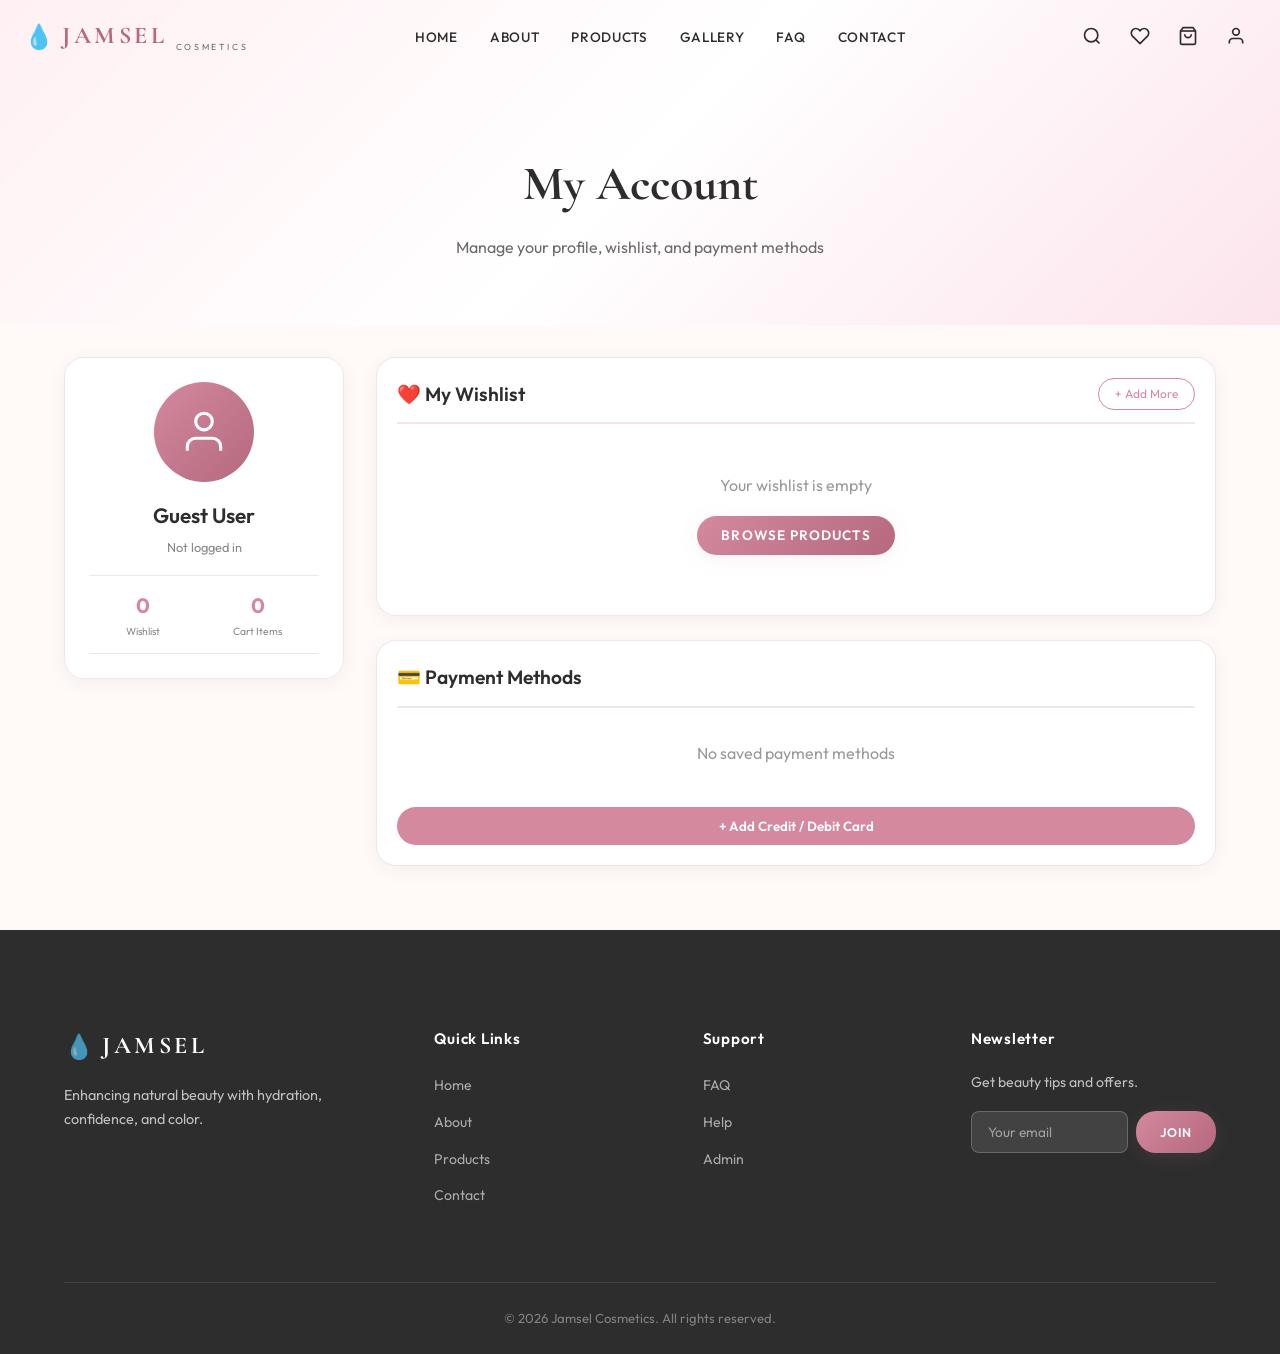
==== commit 5c9ec8c7: "Fix pls" ====
--- a/frontend/pages/account.html
+++ b/frontend/pages/account.html
@@ -2,7 +2,7 @@
 <html lang="en">
 <head>
     <meta charset="UTF-8">
-    <meta name="viewport" content="width=device-width, initial-scale=1.0">
+    <meta name="viewport" content="width=device-width, initial-scale=1.0, user-scalable=yes">
     <meta name="description" content="My Account — Jamsel Cosmetics">
     <title>My Account — Jamsel Cosmetics</title>
     <link rel="preconnect" href="https://fonts.googleapis.com">
@@ -10,6 +10,310 @@
     <link href="https://fonts.googleapis.com/css2?family=Cormorant+Garamond:ital,wght@0,400;0,500;0,600;0,700;1,400;1,500&family=Outfit:wght@300;400;500;600;700&display=swap" rel="stylesheet">
     <link rel="stylesheet" href="../css/style.css">
     <link rel="icon" href="../images/Logo1.png">
+    <style>
+        /* Account page specific responsive styles */
+        .account-page-wrapper {
+            max-width: 1200px;
+            margin: 0 auto;
+            padding: 2rem 1.5rem 4rem;
+        }
+
+        .account-two-columns {
+            display: grid;
+            grid-template-columns: 280px 1fr;
+            gap: 2rem;
+            align-items: start;
+        }
+
+        /* Profile Card */
+        .profile-card-account {
+            background: white;
+            border-radius: 20px;
+            padding: 1.5rem;
+            text-align: center;
+            box-shadow: 0 4px 20px rgba(0,0,0,0.05);
+            border: 1px solid #f0e6e9;
+            position: sticky;
+            top: 100px;
+        }
+
+        .profile-avatar {
+            width: 100px;
+            height: 100px;
+            background: linear-gradient(135deg, #D4899F, #B5687E);
+            border-radius: 50%;
+            display: flex;
+            align-items: center;
+            justify-content: center;
+            margin: 0 auto 1rem;
+        }
+
+        .profile-avatar svg {
+            width: 50px;
+            height: 50px;
+            stroke: white;
+            stroke-width: 1.5;
+        }
+
+        .profile-name {
+            font-size: 1.3rem;
+            font-weight: 600;
+            margin-bottom: 0.25rem;
+        }
+
+        .profile-email {
+            color: #888;
+            font-size: 0.8rem;
+            margin-bottom: 1rem;
+            word-break: break-all;
+        }
+
+        .profile-stats {
+            display: flex;
+            justify-content: space-around;
+            border-top: 1px solid #f0e6e9;
+            border-bottom: 1px solid #f0e6e9;
+            padding: 0.75rem 0;
+        }
+
+        .stat-number {
+            font-size: 1.3rem;
+            font-weight: 700;
+            color: #D4899F;
+        }
+
+        .stat-label {
+            font-size: 0.65rem;
+            color: #888;
+        }
+
+        /* Right Column */
+        .account-right-column {
+            display: flex;
+            flex-direction: column;
+            gap: 1.5rem;
+        }
+
+        /* Wishlist Section */
+        .wishlist-section-account {
+            background: white;
+            border-radius: 20px;
+            padding: 1.25rem;
+            box-shadow: 0 4px 20px rgba(0,0,0,0.05);
+            border: 1px solid #f0e6e9;
+        }
+
+        .section-header-account {
+            display: flex;
+            justify-content: space-between;
+            align-items: center;
+            margin-bottom: 1rem;
+            padding-bottom: 0.75rem;
+            border-bottom: 2px solid #f0e6e9;
+            flex-wrap: wrap;
+            gap: 0.5rem;
+        }
+
+        .section-header-account h2 {
+            font-size: 1.2rem;
+            font-weight: 600;
+            margin: 0;
+        }
+
+        .section-header-account a {
+            padding: 0.3rem 1rem;
+            border: 1px solid #D4899F;
+            border-radius: 30px;
+            color: #D4899F;
+            text-decoration: none;
+            font-size: 0.75rem;
+        }
+
+        /* Wishlist Items Grid */
+        .wishlist-items-container {
+            display: flex;
+            flex-direction: column;
+            gap: 0.75rem;
+        }
+
+        .wishlist-item {
+            display: flex;
+            align-items: center;
+            gap: 1rem;
+            padding: 0.75rem;
+            border-bottom: 1px solid #f0e6e9;
+            flex-wrap: wrap;
+        }
+
+        .wishlist-item-img {
+            width: 60px;
+            height: 60px;
+            border-radius: 10px;
+            overflow: hidden;
+            flex-shrink: 0;
+        }
+
+        .wishlist-item-img img {
+            width: 100%;
+            height: 100%;
+            object-fit: cover;
+        }
+
+        .wishlist-item-info {
+            flex: 1;
+            min-width: 120px;
+        }
+
+        .wishlist-item-info h4 {
+            font-size: 0.9rem;
+            font-weight: 500;
+            margin-bottom: 0.25rem;
+        }
+
+        .wishlist-item-info p {
+            color: #D4899F;
+            font-weight: 600;
+            font-size: 0.85rem;
+        }
+
+        .wishlist-item-actions {
+            display: flex;
+            gap: 0.5rem;
+            flex-wrap: wrap;
+        }
+
+        .wishlist-item-actions button {
+            padding: 0.4rem 0.8rem;
+            font-size: 0.75rem;
+            border-radius: 30px;
+            cursor: pointer;
+        }
+
+        .btn-move-cart {
+            background: #D4899F;
+            border: none;
+            color: white;
+        }
+
+        .btn-remove-wishlist {
+            background: transparent;
+            border: 1px solid #D4899F;
+            color: #D4899F;
+        }
+
+        .empty-wishlist {
+            text-align: center;
+            padding: 2rem;
+            color: #999;
+        }
+
+        /* Payment Section */
+        .payment-section-account {
+            background: white;
+            border-radius: 20px;
+            padding: 1.25rem;
+            box-shadow: 0 4px 20px rgba(0,0,0,0.05);
+            border: 1px solid #f0e6e9;
+        }
+
+        .payment-section-account .section-header-account h2 {
+            font-size: 1.2rem;
+            font-weight: 600;
+        }
+
+        .credit-card-display {
+            margin-bottom: 1rem;
+        }
+
+        .credit-card-card {
+            background: linear-gradient(135deg, #2d2d2d, #1a1a1a);
+            border-radius: 16px;
+            padding: 1rem;
+            color: white;
+        }
+
+        .credit-card-card .card-details {
+            display: flex;
+            justify-content: space-between;
+            align-items: center;
+            flex-wrap: wrap;
+            gap: 0.5rem;
+        }
+
+        .credit-card-card .card-brand {
+            font-size: 0.7rem;
+        }
+
+        .credit-card-card .card-number {
+            font-family: monospace;
+            font-size: 1rem;
+        }
+
+        .credit-card-card .card-expiry {
+            font-size: 0.7rem;
+            opacity: 0.7;
+        }
+
+        #add-card-btn {
+            width: 100%;
+            padding: 0.7rem;
+            background: #D4899F;
+            border: none;
+            border-radius: 40px;
+            color: white;
+            font-weight: 600;
+            cursor: pointer;
+            margin-top: 0.5rem;
+        }
+
+        /* Responsive */
+        @media (max-width: 768px) {
+            .account-two-columns {
+                grid-template-columns: 1fr;
+                gap: 1.5rem;
+            }
+            
+            .profile-card-account {
+                position: static;
+            }
+            
+            .wishlist-item {
+                flex-direction: column;
+                text-align: center;
+            }
+            
+            .wishlist-item-img {
+                width: 80px;
+                height: 80px;
+            }
+            
+            .wishlist-item-actions {
+                justify-content: center;
+            }
+            
+            .credit-card-card .card-details {
+                flex-direction: column;
+                text-align: center;
+                gap: 0.5rem;
+            }
+        }
+
+        @media (max-width: 480px) {
+            .account-page-wrapper {
+                padding: 1rem;
+            }
+            
+            .wishlist-section-account,
+            .payment-section-account {
+                padding: 1rem;
+            }
+            
+            .section-header-account {
+                flex-direction: column;
+                align-items: flex-start;
+            }
+        }
+    </style>
 </head>
 <body>
     <!-- Header -->
@@ -48,57 +352,56 @@
             <p>Manage your profile, wishlist, and payment methods</p>
         </div>
 
-        <div class="container" style="max-width: 1200px; margin: 0 auto; padding: 2rem 1.5rem 4rem;">
-            <div style="display: grid; grid-template-columns: 320px 1fr; gap: 2rem;">
+        <div class="account-page-wrapper">
+            <div class="account-two-columns">
+                
                 <!-- Profile Card -->
-                <div style="background: white; border-radius: 20px; padding: 2rem 1.5rem; text-align: center; box-shadow: 0 4px 20px rgba(0,0,0,0.05); border: 1px solid #f0e6e9;">
-                    <div style="width: 100px; height: 100px; background: linear-gradient(135deg, #D4899F, #B5687E); border-radius: 50%; display: flex; align-items: center; justify-content: center; margin: 0 auto 1rem;">
+                <div class="profile-card-account">
+                    <div class="profile-avatar">
                         <svg width="50" height="50" viewBox="0 0 24 24" fill="none" stroke="white" stroke-width="1.5">
                             <path d="M20 21v-2a4 4 0 0 0-4-4H8a4 4 0 0 0-4 4v2"/>
                             <circle cx="12" cy="7" r="4"/>
                         </svg>
                     </div>
-                    <h2 id="profile-name" style="font-size: 1.5rem; font-weight: 600; margin-bottom: 0.25rem;">Guest User</h2>
-                    <p id="profile-email" style="color: #888; margin-bottom: 1.5rem;">Not logged in</p>
-                    <div style="display: flex; justify-content: space-around; border-top: 1px solid #f0e6e9; border-bottom: 1px solid #f0e6e9; padding: 1rem 0;">
-                        <div style="text-align: center;">
-                            <div id="wishlist-stat-count" style="font-size: 1.5rem; font-weight: 700; color: #D4899F;">0</div>
-                            <div style="font-size: 0.7rem; color: #888;">Wishlist</div>
-                        </div>
-                        <div style="text-align: center;">
-                            <div id="cart-stat-count" style="font-size: 1.5rem; font-weight: 700; color: #D4899F;">0</div>
-                            <div style="font-size: 0.7rem; color: #888;">Cart Items</div>
+                    <h2 class="profile-name" id="profile-name">Guest User</h2>
+                    <p class="profile-email" id="profile-email">Not logged in</p>
+                    <div class="profile-stats">
+                        <div class="stat-item">
+                            <div class="stat-number" id="wishlist-stat-count">0</div>
+                            <div class="stat-label">Wishlist</div>
+                        </div>
+                        <div class="stat-item">
+                            <div class="stat-number" id="cart-stat-count">0</div>
+                            <div class="stat-label">Cart Items</div>
                         </div>
                     </div>
                 </div>
 
                 <!-- Right Column -->
-                <div style="display: flex; flex-direction: column; gap: 2rem;">
+                <div class="account-right-column">
                     
                     <!-- Wishlist Section -->
-                    <div style="background: white; border-radius: 20px; padding: 1.5rem; box-shadow: 0 4px 20px rgba(0,0,0,0.05); border: 1px solid #f0e6e9;">
-                        <div style="display: flex; justify-content: space-between; align-items: center; margin-bottom: 1.5rem; padding-bottom: 0.75rem; border-bottom: 2px solid #f0e6e9;">
-                            <h2 style="font-size: 1.25rem; font-weight: 600;">❤️ My Wishlist</h2>
-                            <a href="products.html" style="padding: 0.3rem 1rem; border: 1px solid #D4899F; border-radius: 30px; color: #D4899F; text-decoration: none; font-size: 0.8rem;">+ Add More</a>
-                        </div>
-                        <div id="account-wishlist-grid"></div>
-                        <div id="account-wishlist-empty" style="text-align: center; padding: 2rem; color: #999; display: none;">
+                    <div class="wishlist-section-account">
+                        <div class="section-header-account">
+                            <h2>❤️ My Wishlist</h2>
+                            <a href="products.html">+ Add More</a>
+                        </div>
+                        <div id="account-wishlist-grid" class="wishlist-items-container"></div>
+                        <div id="account-wishlist-empty" class="empty-wishlist" style="display: none;">
                             <p>Your wishlist is empty</p>
-                            <a href="products.html" class="btn-primary" style="margin-top: 1rem; display: inline-block;">Browse Products</a>
+                            <a href="products.html" class="btn-primary" style="margin-top: 1rem; display: inline-block; padding: 0.5rem 1.5rem;">Browse Products</a>
                         </div>
                     </div>
 
                     <!-- Credit Card Section -->
-                    <div style="background: white; border-radius: 20px; padding: 1.5rem; box-shadow: 0 4px 20px rgba(0,0,0,0.05); border: 1px solid #f0e6e9;">
-                        <div style="display: flex; justify-content: space-between; align-items: center; margin-bottom: 1.5rem; padding-bottom: 0.75rem; border-bottom: 2px solid #f0e6e9;">
-                            <h2 style="font-size: 1.25rem; font-weight: 600;">💳 Payment Methods</h2>
-                        </div>
-                        
-                        <div id="credit-cards-list">
+                    <div class="payment-section-account">
+                        <div class="section-header-account">
+                            <h2>💳 Payment Methods</h2>
+                        </div>
+                        <div id="credit-cards-list" class="credit-card-display">
                             <p style="color: #999; text-align: center; padding: 1rem;">Loading...</p>
                         </div>
-                        
-                        <button class="btn-primary" id="add-card-btn" style="margin-top: 1rem; width: 100%;">+ Add Credit / Debit Card</button>
+                        <button id="add-card-btn">+ Add Credit / Debit Card</button>
                     </div>
                 </div>
             </div>
@@ -180,7 +483,7 @@
                     </div>
                     <div class="form-group">
                         <label for="card-number">Card Number</label>
-                        <input type="text" id="card-number" required placeholder="1234 5678 9012 3456" maxlength="19">
+                        <input type="text" id="card-number" required placeholder="4111 1111 1111 1111" maxlength="19">
                         <small id="card-brand-hint" style="display: none; color: #D4899F; font-size: 0.7rem;"></small>
                     </div>
                     <div style="display: grid; grid-template-columns: 1fr 1fr; gap: 1rem;">
@@ -208,228 +511,23 @@
 
     <script src="../js/script.js"></script>
     <script>
-        // ========== CREDIT CARD DISPLAY HELPERS ==========
-        async function loadCreditCardsDisplay() {
-            const container = document.getElementById('credit-cards-list');
-            if (!container) return;
-            
-            const result = await apiCall('/api/cards', 'GET');
-            
-            if (result.ok && result.data && result.data.length > 0) {
-                container.innerHTML = result.data.map(card => `
-                    <div style="background: linear-gradient(135deg, #2d2d2d, #1a1a1a); border-radius: 16px; padding: 1rem; color: white; margin-bottom: 0.75rem;">
-                        <div style="display: flex; justify-content: space-between; align-items: center;">
-                            <div>
-                                <span style="font-size: 0.7rem;">${card.card_brand || 'Card'}</span>
-                                <div style="font-family: monospace; font-size: 1rem;">•••• ${card.card_last4}</div>
-                                <div style="font-size: 0.7rem; opacity: 0.7;">Expires ${card.expiry_month}/${card.expiry_year}</div>
-                            </div>
-                            <div>
-                                ${card.is_default ? '<span style="background: #D4899F; padding: 0.2rem 0.5rem; border-radius: 20px; font-size: 0.7rem;">Default</span>' : ''}
-                                <button onclick="deleteCard(${card.id})" style="background: none; border: none; color: #ff6b6b; cursor: pointer; margin-left: 0.5rem; font-size: 1.2rem;">🗑️</button>
-                            </div>
-                        </div>
-                    </div>
-                `).join('');
-            } else {
-                container.innerHTML = '<p style="color: #999; text-align: center; padding: 1rem;">No saved payment methods</p>';
-            }
-        }
-
-        async function deleteCard(cardId) {
-            if (!confirm('Remove this payment method?')) return;
-            const result = await apiCall(`/api/cards/${cardId}`, 'DELETE');
-            if (result.ok) {
-                showToast('Card removed', 'success');
-                await loadCreditCardsDisplay();
-            } else {
-                showToast('Failed to remove card', 'error');
-            }
-        }
-
-        // ========== CREDIT CARD VALIDATION & FORMATTING ==========
-        function validateCardNumber(cardNumber) {
-            const clean = cardNumber.replace(/\s/g, '');
-            if (clean.length < 13 || clean.length > 19) return false;
-            let sum = 0;
-            let alternate = false;
-            for (let i = clean.length - 1; i >= 0; i--) {
-                let n = parseInt(clean.charAt(i));
-                if (alternate) {
-                    n *= 2;
-                    if (n > 9) n = n - 9;
-                }
-                sum += n;
-                alternate = !alternate;
-            }
-            return sum % 10 === 0;
-        }
-
-        function detectCardBrand(cardNumber) {
-            const clean = cardNumber.replace(/\s/g, '');
-            const firstDigit = clean.charAt(0);
-            const firstTwo = clean.substring(0, 2);
-            const firstFour = clean.substring(0, 4);
-            if (firstDigit === '4') return 'Visa';
-            if (firstTwo >= '51' && firstTwo <= '55') return 'Mastercard';
-            if (firstTwo === '34' || firstTwo === '37') return 'American Express';
-            if (firstFour === '6011' || firstTwo === '65') return 'Discover';
-            return 'Card';
-        }
-
-        function formatCardNumber(value) {
-            const clean = value.replace(/\s/g, '').replace(/\D/g, '');
-            let formatted = '';
-            for (let i = 0; i < clean.length; i++) {
-                if (i > 0 && i % 4 === 0) formatted += ' ';
-                formatted += clean[i];
-            }
-            return formatted;
-        }
-
-        function formatExpiry(value) {
-            const clean = value.replace(/\D/g, '');
-            if (clean.length >= 2) {
-                return clean.slice(0, 2) + '/' + clean.slice(2, 4);
-            }
-            return clean;
-        }
-
-        // ========== SAVE CREDIT CARD ==========
-        async function saveCreditCard(cardData) {
-            const result = await apiCall('/api/cards', 'POST', cardData);
-            if (result.ok) {
-                showToast('Card saved successfully!', 'success');
-                return true;
-            } else {
-                showToast(result.data.error || 'Failed to save card', 'error');
-                return false;
-            }
-        }
-
-        // ========== INITIALIZE CREDIT CARD MODAL ==========
-        function initCreditCardModal() {
-            const addCardBtn = document.getElementById('add-card-btn');
-            const cardModal = document.getElementById('card-modal');
-            const cardModalClose = document.getElementById('card-modal-close');
-            
-            if (!addCardBtn || !cardModal) {
-                console.error('Credit card modal elements not found');
-                return;
-            }
-            
-            addCardBtn.onclick = () => {
-                cardModal.classList.add('open');
-            };
-            
-            cardModalClose.onclick = () => {
-                cardModal.classList.remove('open');
-            };
-            
-            cardModal.onclick = (e) => {
-                if (e.target === cardModal) cardModal.classList.remove('open');
-            };
-            
-            const cardForm = document.getElementById('card-form');
-            if (cardForm) {
-                cardForm.onsubmit = async (e) => {
-                    e.preventDefault();
-                    
-                    const cardName = document.getElementById('card-name').value.trim();
-                    const cardNumberRaw = document.getElementById('card-number').value;
-                    const cardNumber = cardNumberRaw.replace(/\s/g, '');
-                    const expiryRaw = document.getElementById('card-expiry').value;
-                    const cvv = document.getElementById('card-cvv').value;
-                    const isDefault = document.getElementById('card-default').checked;
-                    
-                    if (!cardName) {
-                        showToast('Enter cardholder name', 'error');
-                        return;
-                    }
-                    if (!validateCardNumber(cardNumber)) {
-                        showToast('Invalid card number', 'error');
-                        return;
-                    }
-                    const expiryParts = expiryRaw.split('/');
-                    if (expiryParts.length !== 2) {
-                        showToast('Invalid expiry date (MM/YY)', 'error');
-                        return;
-                    }
-                    const month = parseInt(expiryParts[0]);
-                    if (month < 1 || month > 12) {
-                        showToast('Invalid month', 'error');
-                        return;
-                    }
-                    if (cvv.length < 3) {
-                        showToast('Invalid CVV', 'error');
-                        return;
-                    }
-                    
-                    const success = await saveCreditCard({
-                        card_number: cardNumber,
-                        card_holder_name: cardName,
-                        expiry_month: expiryParts[0],
-                        expiry_year: expiryParts[1],
-                        is_default: isDefault
-                    });
-                    
-                    if (success) {
-                        cardModal.classList.remove('open');
-                        cardForm.reset();
-                        await loadCreditCardsDisplay();
-                    }
-                };
-            }
-            
-            const cardNumberInput = document.getElementById('card-number');
-            if (cardNumberInput) {
-                cardNumberInput.oninput = (e) => {
-                    const formatted = formatCardNumber(e.target.value);
-                    e.target.value = formatted;
-                    const clean = formatted.replace(/\s/g, '');
-                    const brand = detectCardBrand(clean);
-                    const hint = document.getElementById('card-brand-hint');
-                    if (hint) {
-                        if (clean.length > 3) {
-                            hint.style.display = 'block';
-                            hint.textContent = `${brand} detected`;
-                        } else {
-                            hint.style.display = 'none';
-                        }
-                    }
-                };
-            }
-            
-            const expiryInput = document.getElementById('card-expiry');
-            if (expiryInput) {
-                expiryInput.oninput = (e) => {
-                    e.target.value = formatExpiry(e.target.value);
-                };
-            }
-        }
-
-        // ========== PAGE INITIALIZATION ==========
-        document.addEventListener('DOMContentLoaded', async () => {
-            // Check login
-            const userResult = await apiCall('/api/user', 'GET');
-            if (!userResult.ok) {
-                window.location.href = '../index.html';
-                return;
-            }
-            
-            document.getElementById('profile-name').textContent = userResult.data.username;
-            document.getElementById('profile-email').textContent = userResult.data.email;
-            
+        // Load user profile
+        async function loadUserProfile() {
+            const result = await apiCall('/api/user', 'GET');
+            if (result.ok && result.data) {
+                document.getElementById('profile-name').textContent = result.data.username || 'User';
+                document.getElementById('profile-email').textContent = result.data.email || '';
+            }
+        }
+
+        // Load wishlist display
+        async function loadAccountWishlist() {
             await loadWishlistFromBackend();
-            await loadCartFromBackend();
-            
             document.getElementById('wishlist-stat-count').textContent = wishlist.length;
-            document.getElementById('cart-stat-count').textContent = cart.reduce((s, i) => s + i.qty, 0);
-            
-            // Display wishlist items
-            const wishlistProducts = products.filter(p => wishlist.includes(p.id));
+            
             const wishlistGrid = document.getElementById('account-wishlist-grid');
             const wishlistEmpty = document.getElementById('account-wishlist-empty');
+            const wishlistProducts = products.filter(p => wishlist.includes(p.id));
             
             if (wishlistProducts.length === 0) {
                 wishlistGrid.style.display = 'none';
@@ -438,21 +536,110 @@
                 wishlistGrid.style.display = 'flex';
                 wishlistEmpty.style.display = 'none';
                 wishlistGrid.innerHTML = wishlistProducts.map(p => `
-                    <div style="display: flex; align-items: center; gap: 1rem; padding: 0.75rem; border-bottom: 1px solid #f0e6e9;">
-                        <img src="${imgPath}${p.image.replace('images/', '')}" style="width: 60px; height: 60px; object-fit: cover; border-radius: 10px;">
-                        <div style="flex: 1;">
-                            <h4 style="margin-bottom: 0.25rem;">${p.name}</h4>
-                            <p style="color: #D4899F;">Nu.${p.price.toFixed(2)}</p>
-                        </div>
-                        <button class="btn-primary btn-sm" onclick="addToCart(${p.id}); removeFromWishlist(${p.id}); setTimeout(() => location.reload(), 500);">Move to Cart</button>
-                        <button class="btn-outline btn-sm" onclick="removeFromWishlist(${p.id}); location.reload();">Remove</button>
+                    <div class="wishlist-item">
+                        <div class="wishlist-item-img">
+                            <img src="${imgPath}${p.image.replace('images/', '')}" alt="${p.name}">
+                        </div>
+                        <div class="wishlist-item-info">
+                            <h4>${p.name}</h4>
+                            <p>Nu.${p.price.toFixed(2)}</p>
+                        </div>
+                        <div class="wishlist-item-actions">
+                            <button class="btn-move-cart" onclick="moveToCartAndRemove(${p.id})">Move to Cart</button>
+                            <button class="btn-remove-wishlist" onclick="removeFromWishlistAndRefresh(${p.id})">Remove</button>
+                        </div>
                     </div>
                 `).join('');
             }
-            
-            // Initialize credit card modal and load cards
-            initCreditCardModal();
+        }
+
+        async function loadCartCount() {
+            await loadCartFromBackend();
+            const cartTotal = cart.reduce((sum, item) => sum + item.qty, 0);
+            document.getElementById('cart-stat-count').textContent = cartTotal;
+        }
+
+        async function moveToCartAndRemove(productId) {
+            await addToCart(productId);
+            await removeFromWishlist(productId);
+            await loadAccountWishlist();
+            await loadCartCount();
+            updateCartBadge();
+            updateWishlistBadge();
+            showToast('Moved to cart!', 'success');
+        }
+
+        async function removeFromWishlistAndRefresh(productId) {
+            await removeFromWishlist(productId);
+            await loadAccountWishlist();
+            updateWishlistBadge();
+            showToast('Removed from wishlist', 'success');
+        }
+
+        // Credit card functions
+        async function loadCreditCardsDisplay() {
+            const result = await apiCall('/api/cards', 'GET');
+            const container = document.getElementById('credit-cards-list');
+            
+            if (result.ok && result.data && result.data.length > 0) {
+                container.innerHTML = result.data.map(card => `
+                    <div class="credit-card-card">
+                        <div class="card-details">
+                            <span class="card-brand">${card.card_brand || 'Card'}</span>
+                            <span class="card-number">•••• ${card.card_last4}</span>
+                            <span class="card-expiry">Expires ${card.expiry_month}/${card.expiry_year}</span>
+                            ${card.is_default ? '<span style="background: #D4899F; padding: 0.2rem 0.5rem; border-radius: 20px; font-size: 0.7rem;">Default</span>' : ''}
+                            <button onclick="deleteCard(${card.id})" style="background: none; border: none; color: #ff6b6b; cursor: pointer;">🗑️</button>
+                        </div>
+                    </div>
+                `).join('');
+            } else {
+                container.innerHTML = '<p style="color: #999; text-align: center; padding: 1rem;">No saved payment methods</p>';
+            }
+        }
+
+        async function deleteCard(cardId) {
+            if (!confirm('Remove this payment method?')) return;
+            const result = await apiCall(`/api/cards/${cardId}`, 'DELETE');
+            if (result.ok) {
+                showToast('Card removed', 'success');
+                await loadCreditCardsDisplay();
+            }
+        }
+
+        // Initialize page
+        document.addEventListener('DOMContentLoaded', async () => {
+            await loadUserProfile();
+            await loadCartCount();
+            await loadAccountWishlist();
             await loadCreditCardsDisplay();
+            
+            // Credit card modal
+            const addCardBtn = document.getElementById('add-card-btn');
+            const cardModal = document.getElementById('card-modal');
+            const cardModalClose = document.getElementById('card-modal-close');
+            
+            addCardBtn.onclick = () => cardModal.classList.add('open');
+            cardModalClose.onclick = () => cardModal.classList.remove('open');
+            cardModal.onclick = (e) => { if (e.target === cardModal) cardModal.classList.remove('open'); };
+            
+            const cardForm = document.getElementById('card-form');
+            cardForm.onsubmit = async (e) => {
+                e.preventDefault();
+                const cardNumber = document.getElementById('card-number').value.replace(/\s/g, '');
+                const result = await saveCreditCard({
+                    card_number: cardNumber,
+                    card_holder_name: document.getElementById('card-name').value,
+                    expiry_month: document.getElementById('card-expiry').value.split('/')[0],
+                    expiry_year: document.getElementById('card-expiry').value.split('/')[1],
+                    is_default: document.getElementById('card-default').checked
+                });
+                if (result) {
+                    cardModal.classList.remove('open');
+                    cardForm.reset();
+                    await loadCreditCardsDisplay();
+                }
+            };
         });
     </script>
 </body>
